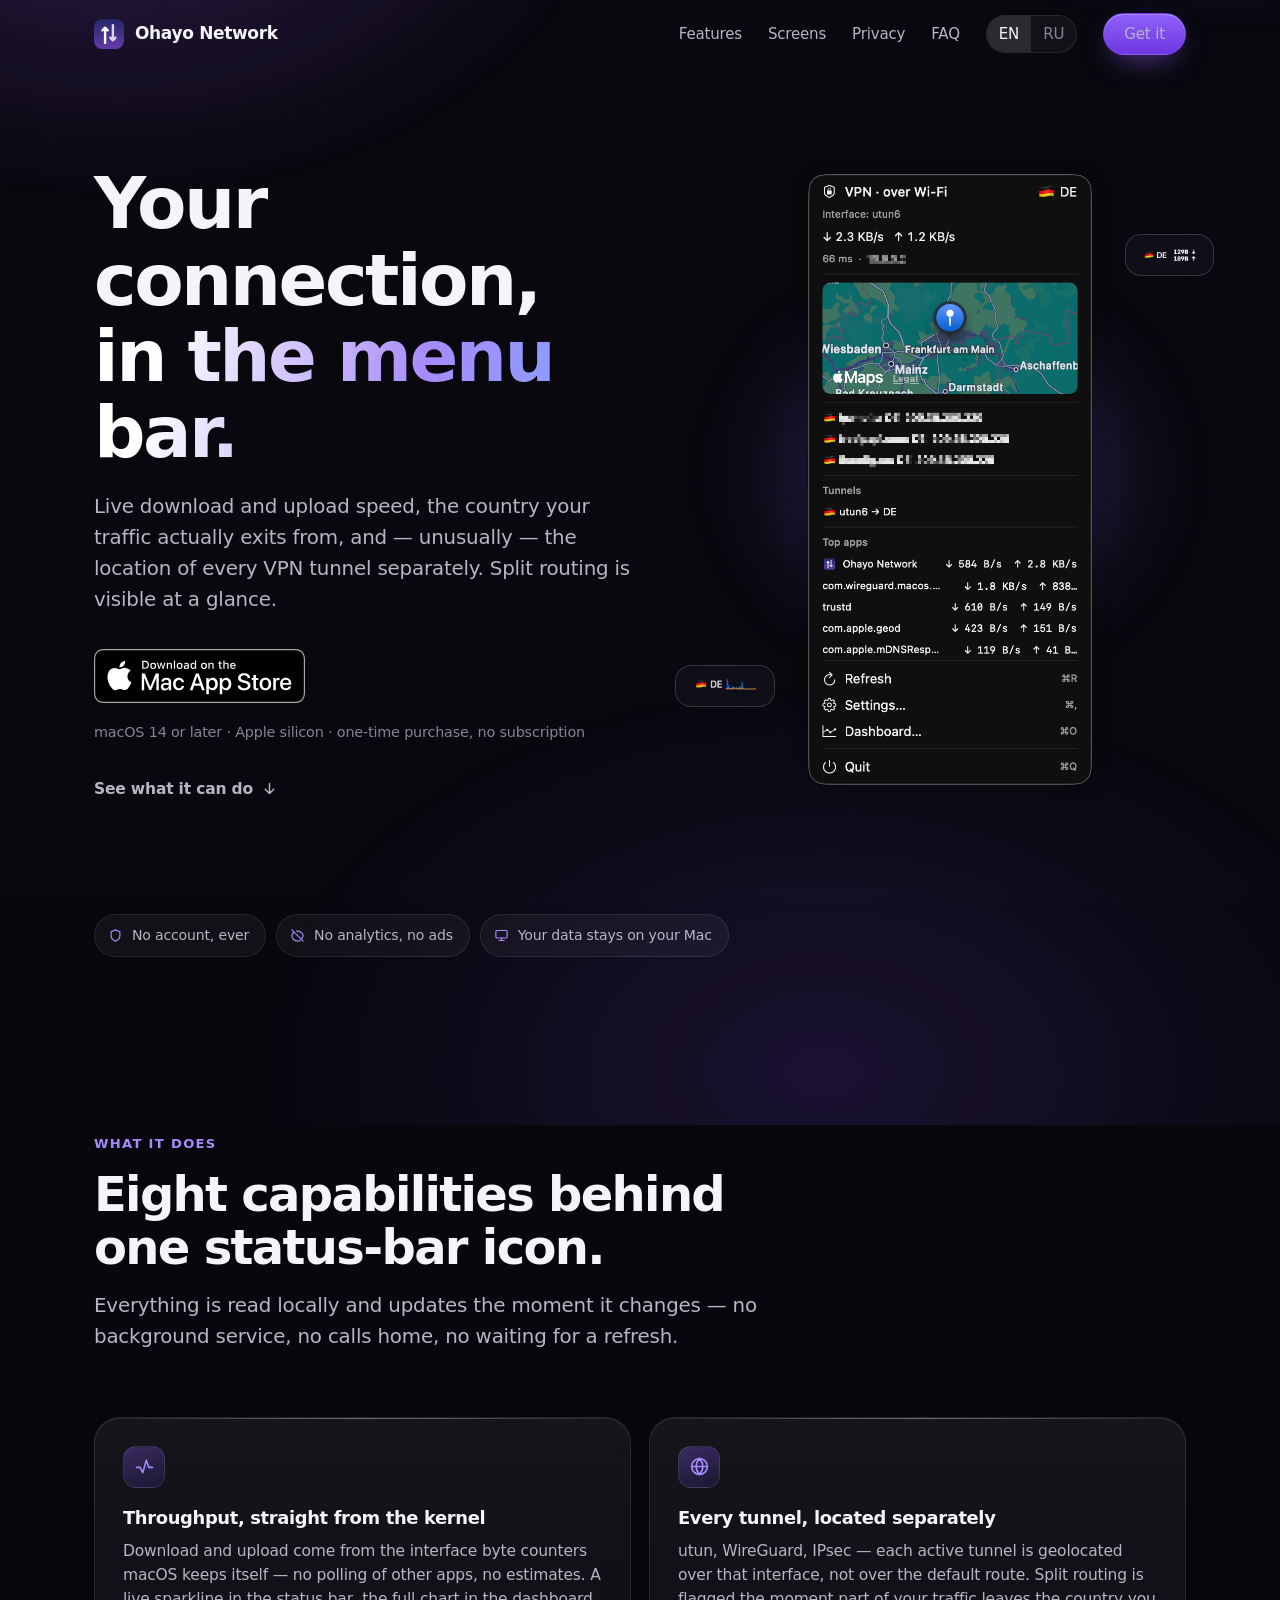
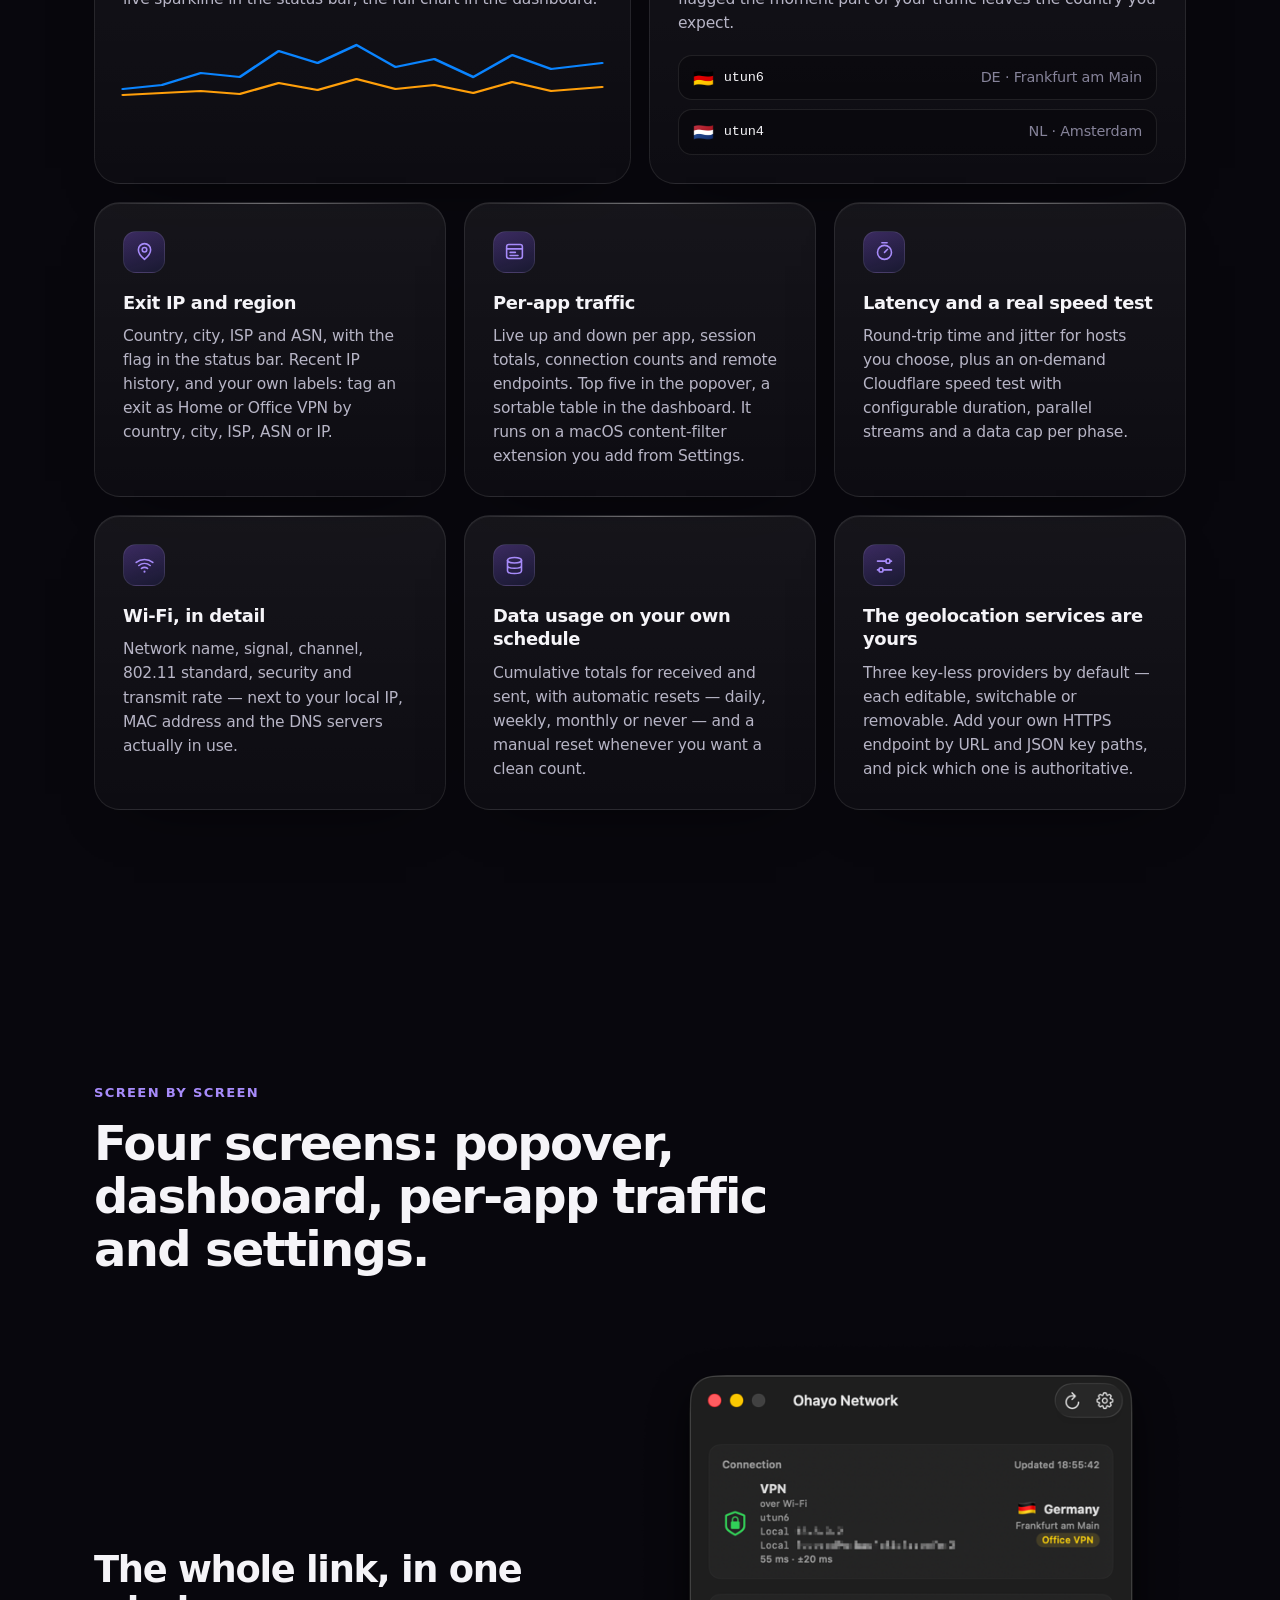
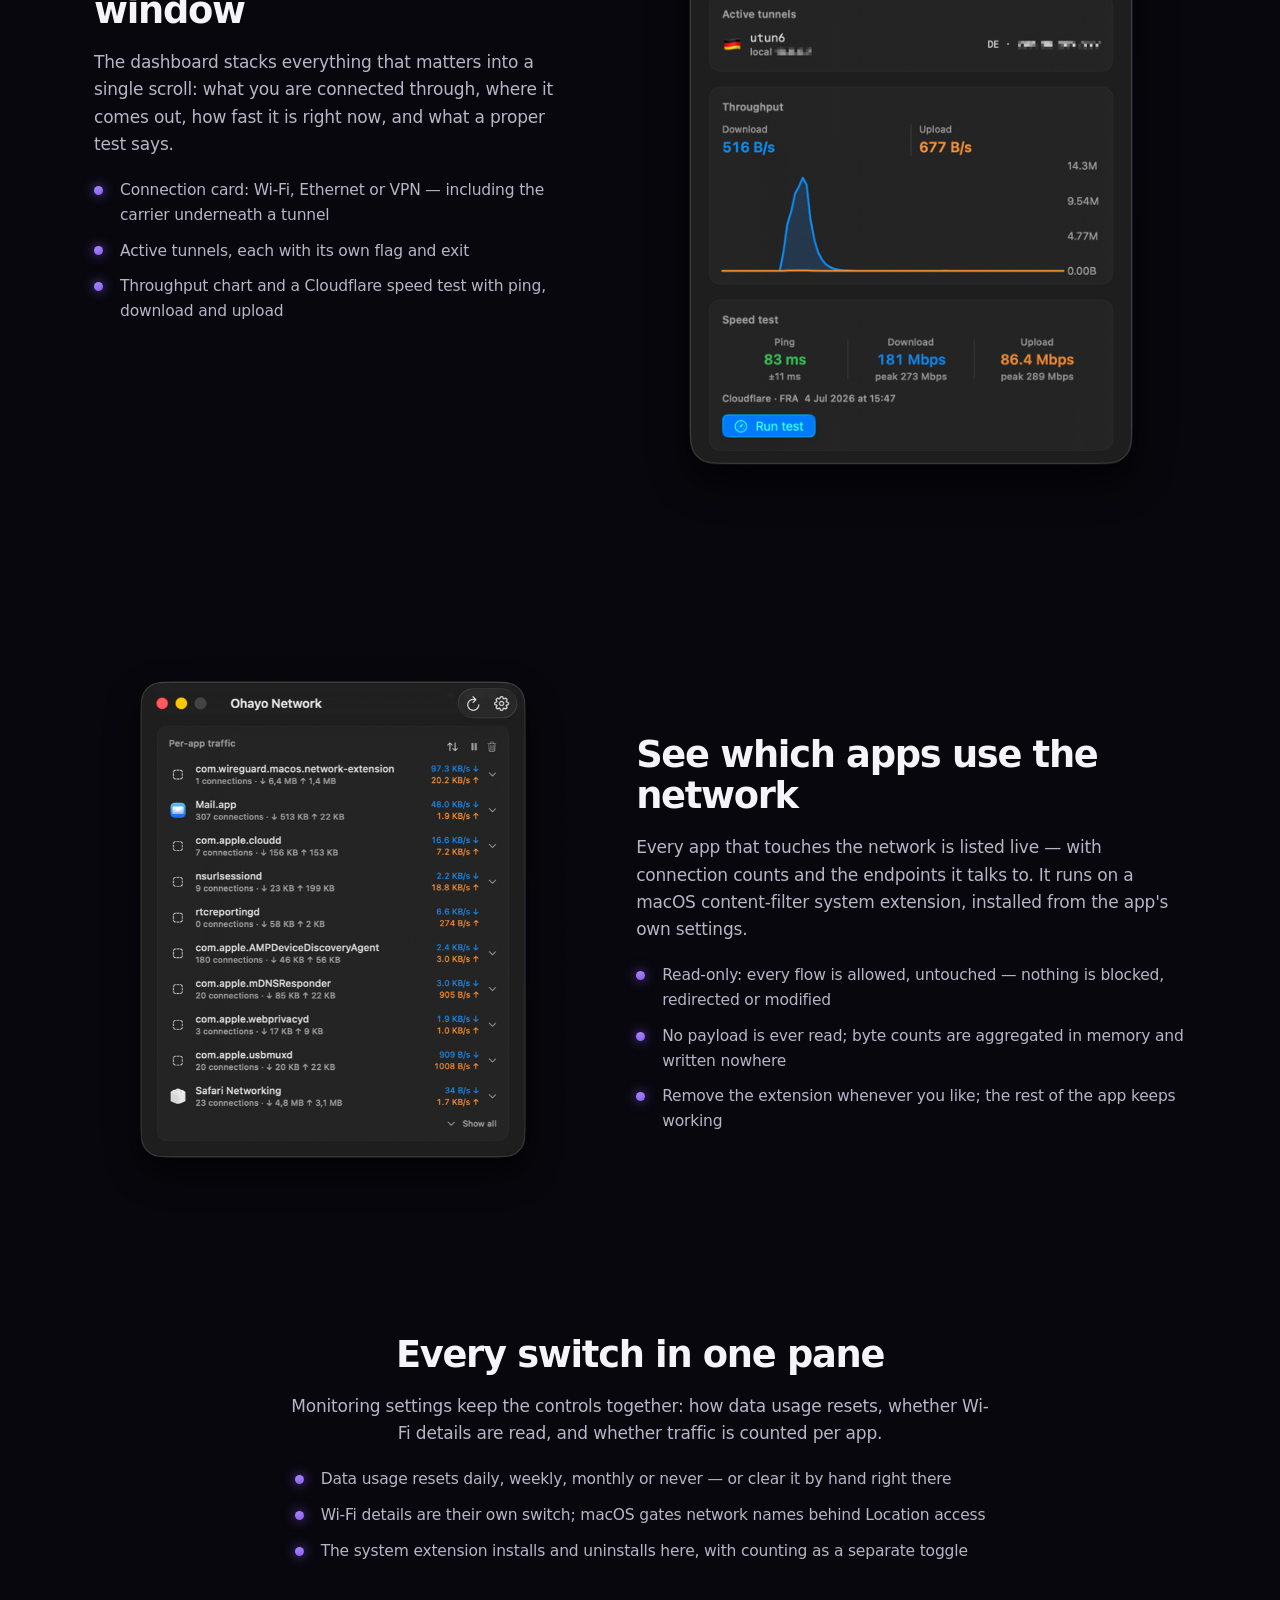
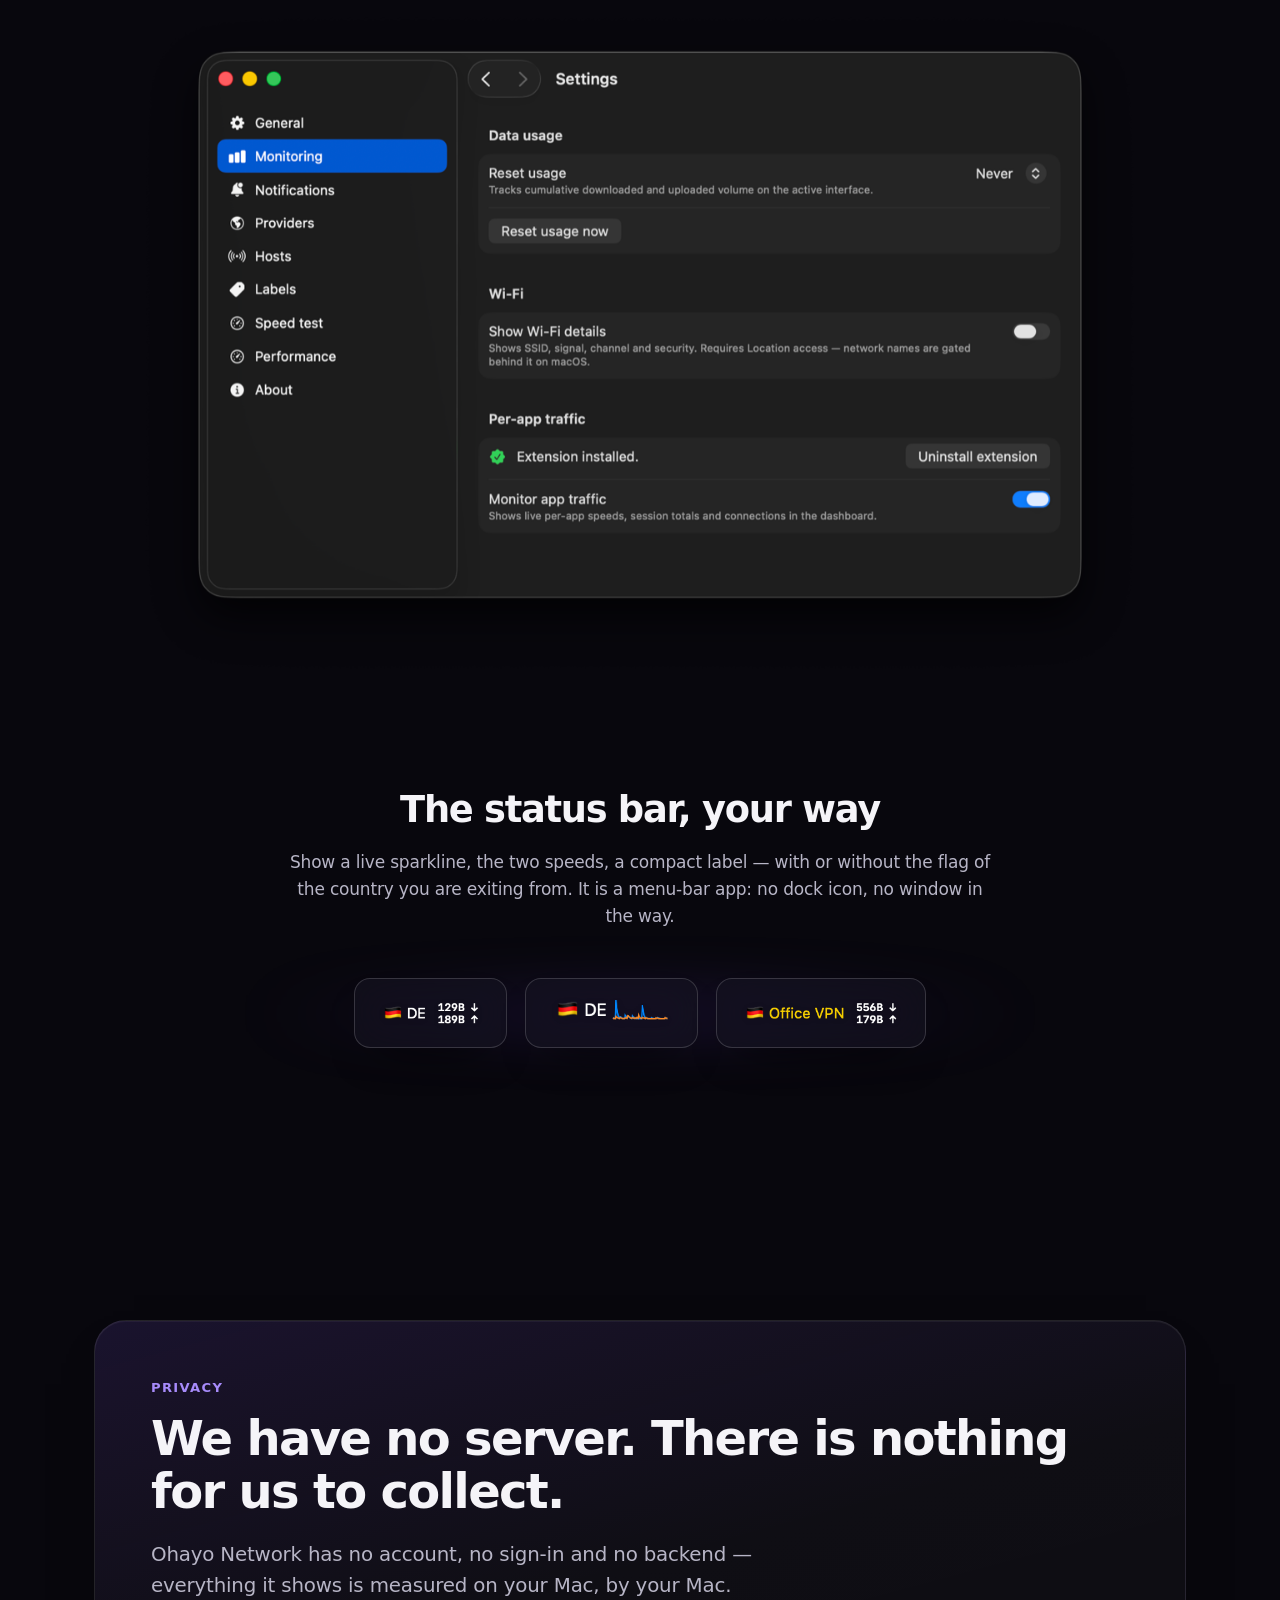
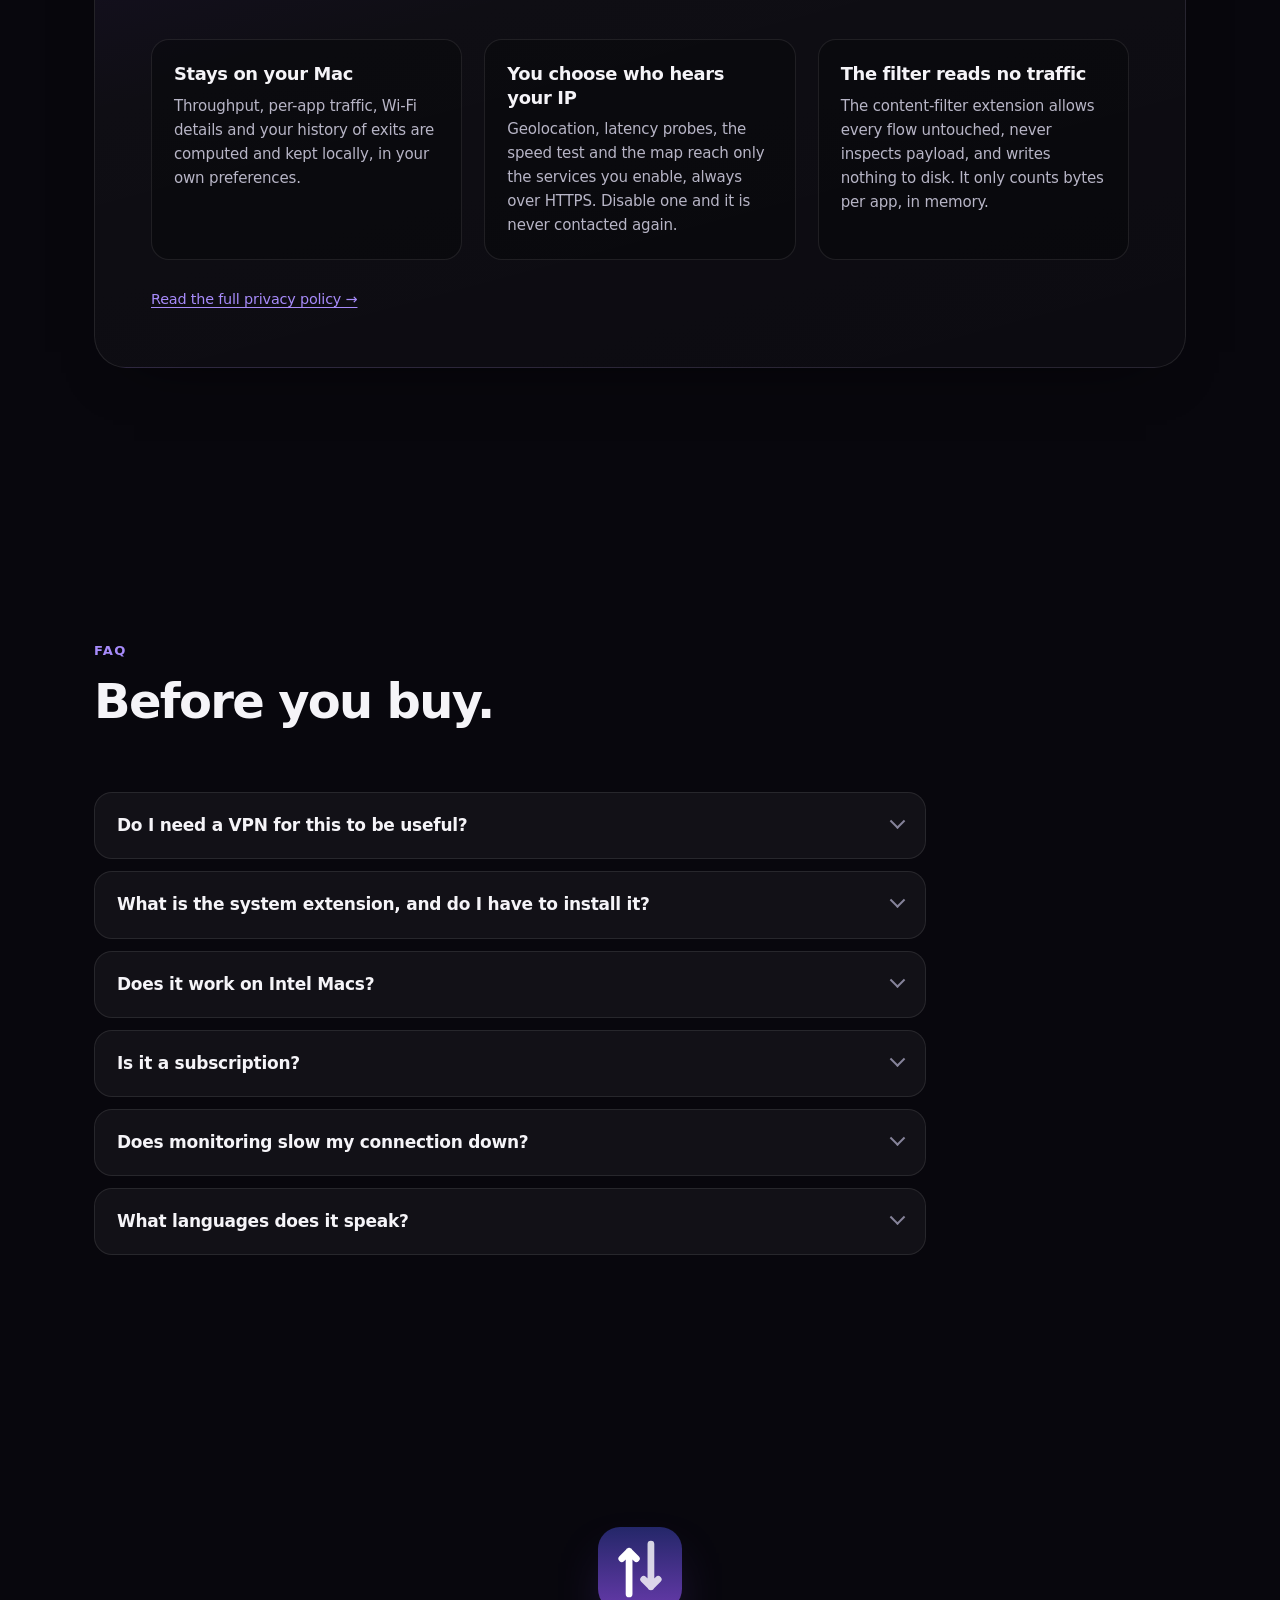
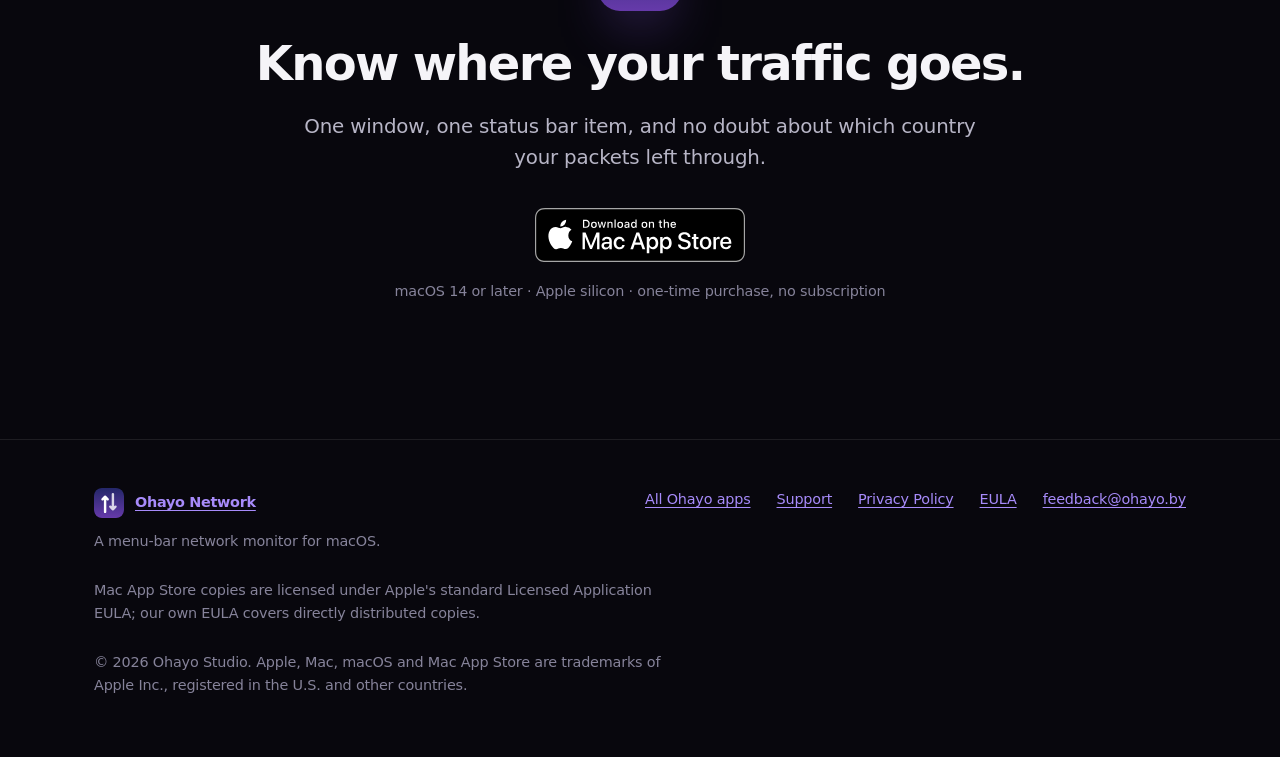
==== ohayo-network/index.html @ a34e2f06 "apps.ohayo.by: the Ohayo hub and the Ohayo Network landing page (en + ru)" ====
<!DOCTYPE html>
<html lang="en">
<head>
<meta charset="utf-8">
<meta name="viewport" content="width=device-width, initial-scale=1, viewport-fit=cover">
<title>Ohayo Network — network monitor for the macOS menu bar</title>
<meta name="description" content="Live speed, your real exit IP and the location of every VPN tunnel — right in the macOS menu bar. Opt-in per-app traffic. No account, no analytics.">
<meta name="theme-color" content="#08070d">
<link rel="canonical" href="https://apps.ohayo.by/ohayo-network">
<link rel="alternate" hreflang="en" href="https://apps.ohayo.by/ohayo-network">
<link rel="alternate" hreflang="ru" href="https://apps.ohayo.by/ohayo-network/ru">
<link rel="alternate" hreflang="x-default" href="https://apps.ohayo.by/ohayo-network">
<link rel="icon" href="/assets/ohayo-network/icon.svg" type="image/svg+xml">
<link rel="apple-touch-icon" href="/assets/ohayo-network/apple-touch-icon.png">
<meta property="og:type" content="website">
<meta property="og:site_name" content="Ohayo">
<meta property="og:locale" content="en_US">
<meta property="og:title" content="Ohayo Network — network monitor for the macOS menu bar">
<meta property="og:description" content="Live speed, your real exit IP and the location of every VPN tunnel — right in the macOS menu bar. Opt-in per-app traffic. No account, no analytics.">
<meta property="og:url" content="https://apps.ohayo.by/ohayo-network">
<meta property="og:image" content="https://apps.ohayo.by/assets/ohayo-network/og.png">
<meta property="og:image:width" content="1200">
<meta property="og:image:height" content="630">
<meta property="og:image:alt" content="Ohayo Network running in the macOS menu bar">
<meta name="twitter:card" content="summary_large_image">
<link rel="stylesheet" href="/assets/site.css">
<script src="/assets/head.js"></script>
<script type="application/ld+json">
{
  "@context": "https://schema.org",
  "@type": "SoftwareApplication",
  "name": "Ohayo Network",
  "applicationCategory": "UtilitiesApplication",
  "operatingSystem": "macOS 14.0 or later, Apple silicon",
  "inLanguage": ["en", "ru"],
  "url": "https://apps.ohayo.by/ohayo-network",
  "sameAs": "https://apps.apple.com/app/ohayo-network/id6787492543?mt=12",
  "downloadUrl": "https://apps.apple.com/app/ohayo-network/id6787492543?mt=12",
  "image": "https://apps.ohayo.by/assets/ohayo-network/og.png",
  "description": "Live speed, your real exit IP and the location of every VPN tunnel — right in the macOS menu bar. Opt-in per-app traffic. No account, no analytics.",
  "author": { "@type": "Organization", "name": "Ohayo", "url": "https://apps.ohayo.by/" }
}
</script>
</head>
<body>

<a class="skip" href="#main">Skip to content</a>

<header class="site-header">
  <div class="wrap">
    <a class="brand" href="/">
      <img src="/assets/ohayo-network/icon.svg" alt="" width="30" height="30">
      <span>Ohayo Network</span>
    </a>
    <nav class="nav-links" aria-label="Main">
      <a class="nav-item" href="#features">Features</a>
      <a class="nav-item" href="#screens">Screens</a>
      <a class="nav-item" href="#privacy">Privacy</a>
      <a class="nav-item" href="#faq">FAQ</a>
      <span class="lang">
        <a href="/ohayo-network" data-lang="en" aria-current="true">EN</a>
        <a href="/ohayo-network/ru" data-lang="ru" >RU</a>
      </span>
      <a class="btn btn-primary header-cta" style="min-height:42px;padding:0 20px;font-size:.94rem" href="#get">Get it</a>
    </nav>
  </div>
</header>

<main id="main">

  <section class="hero">
    <div class="wrap hero-grid">
      <div>
        <h1><span>Your connection,</span><span class='grad'>in the menu bar.</span></h1>
        <p class="lead">Live download and upload speed, the country your traffic actually exits from, and — unusually — the location of every VPN tunnel separately. Split routing is visible at a glance.</p>
        <div class="cta-row">
          <a class="badge" href="https://apps.apple.com/app/ohayo-network/id6787492543?mt=12" target="_blank" rel="noopener" aria-label="Download Ohayo Network on the Mac App Store">
            <img src="/assets/badge-mas-en-us.svg" alt="Download Ohayo Network on the Mac App Store" width="211" height="54">
          </a>
        </div>
        <p class="cta-note">macOS 14 or later · Apple silicon · one-time purchase, no subscription</p>
        <p class="cta-more"><a class="arrow-link" href="#features">See what it can do<svg viewBox="0 0 24 24" fill="none" stroke="currentColor" stroke-width="2" stroke-linecap="round" stroke-linejoin="round" aria-hidden="true"><path d="M12 5v14M6 13l6 6 6-6"/></svg></a></p>
      </div>
      <div class="stage">
        <img class="app-shot" src="/assets/ohayo-network/en/popover.png" alt="The Ohayo Network popover: connection, speed, map of the exit location, tunnels and top apps" width="652" height="1298" fetchpriority="high">
        <span class="chip chip-1"><img src="/assets/ohayo-network/en/menubar-speed.png" alt="" width="190" height="66"></span>
        <span class="chip chip-2"><img src="/assets/ohayo-network/en/menubar-sparkline.png" alt="" width="188" height="56"></span>
      </div>
    </div>
  </section>

  <section class="trust">
    <div class="wrap">
      <ul>
        <li><svg viewBox="0 0 24 24" fill="none" stroke="currentColor" stroke-width="1.9" stroke-linecap="round" stroke-linejoin="round" aria-hidden="true"><path d="M12 3l7 3v6c0 4.2-2.9 7.6-7 9-4.1-1.4-7-4.8-7-9V6z"/></svg>No account, ever</li>
        <li><svg viewBox="0 0 24 24" fill="none" stroke="currentColor" stroke-width="1.9" stroke-linecap="round" stroke-linejoin="round" aria-hidden="true"><path d="M3 3l18 18M10.6 5.1A9 9 0 0 1 21 12a9.2 9.2 0 0 1-2.1 4.6M6.3 6.3A9 9 0 0 0 3 12a9 9 0 0 0 9 9 8.9 8.9 0 0 0 4.4-1.1"/></svg>No analytics, no ads</li>
        <li><svg viewBox="0 0 24 24" fill="none" stroke="currentColor" stroke-width="1.9" stroke-linecap="round" stroke-linejoin="round" aria-hidden="true"><rect x="3" y="4" width="18" height="12" rx="2"/><path d="M8 20h8M12 16v4"/></svg>Your data stays on your Mac</li>
      </ul>
    </div>
  </section>

  <section id="features">
    <div class="wrap">
      <div class="section-head reveal">
        <p class="kicker">What it does</p>
        <h2>Eight capabilities behind one status-bar icon.</h2>
        <p class="lead">Everything is read locally and updates the moment it changes — no background service, no calls home, no waiting for a refresh.</p>
      </div>

      <div class="bento">
        <article class="card wide reveal">
          <div class="card-icon"><svg viewBox="0 0 24 24" fill="none" stroke="currentColor" stroke-width="1.8" stroke-linecap="round" stroke-linejoin="round" aria-hidden="true"><path d="M3 13h4l3 6 4-14 3 8h4"/></svg></div>
          <h3>Throughput, straight from the kernel</h3>
          <p>Download and upload come from the interface byte counters macOS keeps itself — no polling of other apps, no estimates. A live sparkline in the status bar, the full chart in the dashboard.</p>
          <svg class="spark" viewBox="0 0 320 68" preserveAspectRatio="none" aria-hidden="true">
            <path class="dl" d="M0 56 L26 52 L52 40 L78 44 L104 18 L130 30 L156 12 L182 34 L208 26 L234 44 L260 22 L286 36 L320 30"/>
            <path class="ul" d="M0 62 L26 60 L52 58 L78 61 L104 50 L130 57 L156 46 L182 56 L208 52 L234 60 L260 49 L286 58 L320 54"/>
          </svg>
        </article>

        <article class="card wide reveal">
          <div class="card-icon"><svg viewBox="0 0 24 24" fill="none" stroke="currentColor" stroke-width="1.8" stroke-linecap="round" stroke-linejoin="round" aria-hidden="true"><circle cx="12" cy="12" r="9"/><path d="M3 12h18M12 3c2.5 2.6 3.8 5.7 3.8 9S14.5 18.4 12 21c-2.5-2.6-3.8-5.7-3.8-9S9.5 5.6 12 3z"/></svg></div>
          <h3>Every tunnel, located separately</h3>
          <p>utun, WireGuard, IPsec — each active tunnel is geolocated over that interface, not over the default route. Split routing is flagged the moment part of your traffic leaves the country you expect.</p>
          <div class="tunnels" aria-hidden="true">
            <span class="tunnel"><span class="flag">🇩🇪</span><code>utun6</code><span class="to">DE · Frankfurt am Main</span></span>
            <span class="tunnel"><span class="flag">🇳🇱</span><code>utun4</code><span class="to">NL · Amsterdam</span></span>
          </div>
        </article>

        <article class="card reveal">
          <div class="card-icon"><svg viewBox="0 0 24 24" fill="none" stroke="currentColor" stroke-width="1.8" stroke-linecap="round" stroke-linejoin="round" aria-hidden="true"><path d="M12 21s7-5.6 7-11a7 7 0 1 0-14 0c0 5.4 7 11 7 11z"/><circle cx="12" cy="10" r="2.6"/></svg></div>
          <h3>Exit IP and region</h3>
          <p>Country, city, ISP and ASN, with the flag in the status bar. Recent IP history, and your own labels: tag an exit as Home or Office VPN by country, city, ISP, ASN or IP.</p>
        </article>

        <article class="card reveal">
          <div class="card-icon"><svg viewBox="0 0 24 24" fill="none" stroke="currentColor" stroke-width="1.8" stroke-linecap="round" stroke-linejoin="round" aria-hidden="true"><rect x="3" y="4" width="18" height="16" rx="2.5"/><path d="M3 9h18M7 13h6M7 16.5h9"/></svg></div>
          <h3>Per-app traffic</h3>
          <p>Live up and down per app, session totals, connection counts and remote endpoints. Top five in the popover, a sortable table in the dashboard. It runs on a macOS content-filter extension you add from Settings.</p>
        </article>

        <article class="card reveal">
          <div class="card-icon"><svg viewBox="0 0 24 24" fill="none" stroke="currentColor" stroke-width="1.8" stroke-linecap="round" stroke-linejoin="round" aria-hidden="true"><circle cx="12" cy="13" r="8"/><path d="M12 13l3.5-3.5M9 2h6"/></svg></div>
          <h3>Latency and a real speed test</h3>
          <p>Round-trip time and jitter for hosts you choose, plus an on-demand Cloudflare speed test with configurable duration, parallel streams and a data cap per phase.</p>
        </article>

        <article class="card reveal">
          <div class="card-icon"><svg viewBox="0 0 24 24" fill="none" stroke="currentColor" stroke-width="1.8" stroke-linecap="round" stroke-linejoin="round" aria-hidden="true"><path d="M2.5 8.5a15 15 0 0 1 19 0M5.5 12a10.5 10.5 0 0 1 13 0M8.5 15.4a6 6 0 0 1 7 0"/><circle cx="12" cy="19" r="1.2" fill="currentColor" stroke="none"/></svg></div>
          <h3>Wi-Fi, in detail</h3>
          <p>Network name, signal, channel, 802.11 standard, security and transmit rate — next to your local IP, MAC address and the DNS servers actually in use.</p>
        </article>

        <article class="card reveal">
          <div class="card-icon"><svg viewBox="0 0 24 24" fill="none" stroke="currentColor" stroke-width="1.8" stroke-linecap="round" stroke-linejoin="round" aria-hidden="true"><ellipse cx="12" cy="6" rx="8" ry="3.2"/><path d="M4 6v12c0 1.8 3.6 3.2 8 3.2s8-1.4 8-3.2V6M4 12c0 1.8 3.6 3.2 8 3.2s8-1.4 8-3.2"/></svg></div>
          <h3>Data usage on your own schedule</h3>
          <p>Cumulative totals for received and sent, with automatic resets — daily, weekly, monthly or never — and a manual reset whenever you want a clean count.</p>
        </article>

        <article class="card reveal">
          <div class="card-icon"><svg viewBox="0 0 24 24" fill="none" stroke="currentColor" stroke-width="1.8" stroke-linecap="round" stroke-linejoin="round" aria-hidden="true"><path d="M4 7h10M18 7h2M4 17h2M10 17h10"/><circle cx="16" cy="7" r="2.4"/><circle cx="8" cy="17" r="2.4"/></svg></div>
          <h3>The geolocation services are yours</h3>
          <p>Three key-less providers by default — each editable, switchable or removable. Add your own HTTPS endpoint by URL and JSON key paths, and pick which one is authoritative.</p>
        </article>
      </div>
    </div>
  </section>

  <section id="screens">
    <div class="wrap">
      <div class="section-head reveal">
        <p class="kicker">Screen by screen</p>
        <h2>Four screens: popover, dashboard, per-app traffic and settings.</h2>
      </div>

      <div class="shots">
        <article class="shot reveal">
          <div class="shot-copy">
            <h2>The whole link, in one window</h2>
            <p>The dashboard stacks everything that matters into a single scroll: what you are connected through, where it comes out, how fast it is right now, and what a proper test says.</p>
            <ul><li>Connection card: Wi-Fi, Ethernet or VPN — including the carrier underneath a tunnel</li><li>Active tunnels, each with its own flag and exit</li><li>Throughput chart and a Cloudflare speed test with ping, download and upload</li></ul>
          </div>
          <div class="shot-media">
            <img src="/assets/ohayo-network/en/dashboard.png" alt="The Ohayo Network dashboard: connection, active tunnels, throughput chart and speed test results" width="622" height="900" loading="lazy">
          </div>
        </article>

        <article class="shot reveal">
          <div class="shot-copy">
            <h2>See which apps use the network</h2>
            <p>Every app that touches the network is listed live — with connection counts and the endpoints it talks to. It runs on a macOS content-filter system extension, installed from the app's own settings.</p>
            <ul><li>Read-only: every flow is allowed, untouched — nothing is blocked, redirected or modified</li><li>No payload is ever read; byte counts are aggregated in memory and written nowhere</li><li>Remove the extension whenever you like; the rest of the app keeps working</li></ul>
          </div>
          <div class="shot-media">
            <img src="/assets/ohayo-network/en/per-app.png" alt="The per-app traffic table listing apps with live download and upload rates and session totals" width="756" height="900" loading="lazy">
          </div>
        </article>

        <article class="shot stack reveal">
          <div class="shot-copy">
            <h2>Every switch in one pane</h2>
            <p>Monitoring settings keep the controls together: how data usage resets, whether Wi-Fi details are read, and whether traffic is counted per app.</p>
            <ul><li>Data usage resets daily, weekly, monthly or never — or clear it by hand right there</li><li>Wi-Fi details are their own switch; macOS gates network names behind Location access</li><li>The system extension installs and uninstalls here, with counting as a separate toggle</li></ul>
          </div>
          <div class="shot-media">
            <img src="/assets/ohayo-network/en/settings.png" alt="The Monitoring settings pane with the system extension section and the per-app traffic toggle" width="1200" height="796" loading="lazy">
          </div>
        </article>

        <article class="shot stack reveal">
          <div class="shot-copy">
            <h2>The status bar, your way</h2>
            <p>Show a live sparkline, the two speeds, a compact label — with or without the flag of the country you are exiting from. It is a menu-bar app: no dock icon, no window in the way.</p>
          </div>
          <div class="shot-media">
            <div class="menubar-row">
              <span class="chip"><img src="/assets/ohayo-network/en/menubar-speed.png" alt="Menu-bar item showing download and upload speed" width="190" height="66" loading="lazy"></span>
              <span class="chip"><img src="/assets/ohayo-network/en/menubar-sparkline.png" alt="Menu-bar item showing a live throughput sparkline" width="188" height="56" loading="lazy"></span>
              <span class="chip"><img src="/assets/ohayo-network/en/menubar-label.png" alt="Menu-bar item showing a compact label with the exit country flag" width="284" height="66" loading="lazy"></span>
            </div>
          </div>
        </article>
      </div>
    </div>
  </section>

  <section id="privacy">
    <div class="wrap">
      <div class="panel reveal">
        <p class="kicker">Privacy</p>
        <h2>We have no server. There is nothing for us to collect.</h2>
        <p class="lead">Ohayo Network has no account, no sign-in and no backend — everything it shows is measured on your Mac, by your Mac.</p>
        <div class="panel-grid">
          <div><h3>Stays on your Mac</h3><p>Throughput, per-app traffic, Wi-Fi details and your history of exits are computed and kept locally, in your own preferences.</p></div>
          <div><h3>You choose who hears your IP</h3><p>Geolocation, latency probes, the speed test and the map reach only the services you enable, always over HTTPS. Disable one and it is never contacted again.</p></div>
          <div><h3>The filter reads no traffic</h3><p>The content-filter extension allows every flow untouched, never inspects payload, and writes nothing to disk. It only counts bytes per app, in memory.</p></div>
        </div>
        <p class="cta-note" style="margin-top:28px"><a href="https://legal.ohayo.by/network/privacy">Read the full privacy policy →</a></p>
      </div>
    </div>
  </section>

  <section id="faq">
    <div class="wrap">
      <div class="section-head reveal">
        <p class="kicker">FAQ</p>
        <h2>Before you buy.</h2>
      </div>
      <div class="faq reveal">
        <details><summary>Do I need a VPN for this to be useful?</summary><p>No. Without a tunnel you get live speed, your exit IP and region, latency, Wi-Fi details, data usage and the speed test. If you do use one, each active tunnel is geolocated separately — that is the part no other menu-bar monitor does.</p></details>
        <details><summary>What is the system extension, and do I have to install it?</summary><p>Per-app traffic is the only feature that needs it, and it is entirely optional — everything else works without it. It is a macOS content-filter extension: read-only, never blocking, never inspecting payload. You install it yourself, approve it in System Settings, and can uninstall it from the same panel at any time.</p></details>
        <details><summary>Does it work on Intel Macs?</summary><p>No — Ohayo Network is built for Apple silicon and requires macOS 14 Sonoma or later. If you need an Intel build, write to feedback@ohayo.by.</p></details>
        <details><summary>Is it a subscription?</summary><p>No. It is a one-time purchase on the Mac App Store, and updates to the version you bought arrive the usual way.</p></details>
        <details><summary>Does monitoring slow my connection down?</summary><p>No. Speed is read from counters the kernel already maintains, once a second. The content filter allows every flow immediately and only asks the kernel for cumulative byte counts — your traffic never routes through user space.</p></details>
        <details><summary>What languages does it speak?</summary><p>English and Russian, following your system language. If you need another language, write to feedback@ohayo.by.</p></details>
      </div>
    </div>
  </section>

  <section class="closer" id="get">
    <div class="wrap reveal">
      <img class="mark" src="/assets/ohayo-network/icon.svg" alt="" width="84" height="84">
      <h2>Know where your traffic goes.</h2>
      <p class="lead">One window, one status bar item, and no doubt about which country your packets left through.</p>
      <div class="cta-row">
        <a class="badge" href="https://apps.apple.com/app/ohayo-network/id6787492543?mt=12" target="_blank" rel="noopener" aria-label="Download Ohayo Network on the Mac App Store">
          <img src="/assets/badge-mas-en-us.svg" alt="Download Ohayo Network on the Mac App Store" width="211" height="54" loading="lazy">
        </a>
      </div>
      <p class="cta-note">macOS 14 or later · Apple silicon · one-time purchase, no subscription</p>
    </div>
  </section>

</main>

<footer>
  <div class="wrap">
    <div class="footer-grid">
      <div>
        <a class="brand" href="/"><img src="/assets/ohayo-network/icon.svg" alt="" width="30" height="30"><span>Ohayo Network</span></a>
        <p style="margin:12px 0 0">A menu-bar network monitor for macOS.</p>
      </div>
      <nav aria-label="Footer">
        <a href="/">All Ohayo apps</a>
        <a href="https://legal.ohayo.by/network/support">Support</a>
        <a href="https://legal.ohayo.by/network/privacy">Privacy Policy</a>
        <a href="https://legal.ohayo.by/network/eula">EULA</a>
        <a href="mailto:feedback@ohayo.by">feedback@ohayo.by</a>
      </nav>
    </div>
    <p class="fine">Mac App Store copies are licensed under Apple's standard Licensed Application EULA; our own EULA covers directly distributed copies.</p>
    <p class="fine">© 2026 Ohayo Studio. Apple, Mac, macOS and Mac App Store are trademarks of Apple Inc., registered in the U.S. and other countries.</p>
  </div>
</footer>

<script src="/assets/site.js" defer></script>
</body>
</html>
---- assets/site.css ----
/* Ohayo apps — shared stylesheet. Dark-only, system fonts, zero third-party requests. */

:root {
  color-scheme: dark;

  --bg: #08070d;
  --surface: rgba(255, 255, 255, .045);
  --surface-2: rgba(255, 255, 255, .07);
  --border: rgba(255, 255, 255, .09);
  --border-strong: rgba(255, 255, 255, .16);

  --fg: #f5f4f8;
  --fg-2: #b7b5c6;
  --fg-3: #86839a;

  --violet: #8b5cf6;
  --violet-2: #a78bfa;
  --indigo: #242769;
  --blue: #0a84ff;
  --orange: #ff9f0a;
  --green: #30d158;

  --r-sm: 12px;
  --r-md: 18px;
  --r-lg: 26px;
  --r-pill: 999px;

  --container: 1140px;
  --ease: cubic-bezier(.22, .61, .36, 1);
  --shadow-card: 0 1px 0 rgba(255, 255, 255, .05) inset, 0 24px 60px -40px rgba(0, 0, 0, .9);
}

*, *::before, *::after { box-sizing: border-box; }

html { -webkit-text-size-adjust: 100%; scroll-behavior: smooth; }
@media (prefers-reduced-motion: reduce) { html { scroll-behavior: auto; } }

body {
  margin: 0;
  background: var(--bg);
  color: var(--fg);
  font-family: -apple-system, BlinkMacSystemFont, "SF Pro Text", "Segoe UI", Roboto, Inter, system-ui, sans-serif;
  font-size: 17px;
  line-height: 1.6;
  letter-spacing: -.011em;
  -webkit-font-smoothing: antialiased;
  overflow-x: hidden;
}

/* Aurora wash + film grain: two fixed layers, no repaint cost while scrolling. */
body::before {
  content: "";
  position: fixed;
  inset: -25% -10%;
  z-index: -2;
  pointer-events: none;
  background:
    radial-gradient(46% 38% at 16% 4%, rgba(102, 58, 170, .42), transparent 72%),
    radial-gradient(38% 32% at 88% -4%, rgba(36, 39, 105, .68), transparent 72%),
    radial-gradient(52% 40% at 62% 96%, rgba(124, 77, 239, .16), transparent 72%);
}
body::after {
  content: "";
  position: fixed;
  inset: 0;
  z-index: -1;
  pointer-events: none;
  opacity: .05;
  mix-blend-mode: overlay;
  background-image: url("data:image/svg+xml,%3Csvg xmlns='http://www.w3.org/2000/svg' width='140' height='140'%3E%3Cfilter id='n'%3E%3CfeTurbulence type='fractalNoise' baseFrequency='.85' numOctaves='3'/%3E%3C/filter%3E%3Crect width='100%25' height='100%25' filter='url(%23n)'/%3E%3C/svg%3E");
}

img, svg { display: block; max-width: 100%; }
img { height: auto; }

a { color: inherit; text-decoration: none; }
p a:not(.btn):not(.arrow-link), footer a:not(.btn) { color: var(--violet-2); text-decoration: underline; text-underline-offset: 3px; text-decoration-thickness: 1px; }
p a:not(.btn):not(.arrow-link):hover, footer a:not(.btn):hover { color: #c4b5fd; }

:focus-visible { outline: 2px solid var(--violet-2); outline-offset: 3px; border-radius: 6px; }

::selection { background: rgba(139, 92, 246, .35); }

/* ---------- layout ---------- */

.wrap { width: 100%; max-width: var(--container); margin: 0 auto; padding: 0 24px; }

section { position: relative; padding: clamp(72px, 11vw, 136px) 0; }
/* In-page links must clear the sticky header. */
section[id] { scroll-margin-top: 84px; }

.skip {
  position: absolute; left: 12px; top: -60px; z-index: 100;
  padding: 10px 16px; border-radius: var(--r-sm);
  background: var(--violet); color: #fff; font-weight: 600;
  transition: top .2s var(--ease);
}
.skip:focus { top: 12px; }

/* ---------- type ---------- */

h1, h2, h3 { margin: 0; font-weight: 700; letter-spacing: -.035em; line-height: 1.06; }

h1 { font-size: clamp(2.5rem, 6.4vw, 4.5rem); }
h2 { font-size: clamp(1.9rem, 3.9vw, 3rem); line-height: 1.1; }
h3 { font-size: 1.12rem; letter-spacing: -.02em; line-height: 1.3; }

.grad {
  background: linear-gradient(104deg, #fff 12%, var(--violet-2) 58%, #7aa8ff 96%);
  -webkit-background-clip: text; background-clip: text; color: transparent;
}

.lead { margin: 22px 0 0; max-width: 34em; color: var(--fg-2); font-size: clamp(1.05rem, 1.55vw, 1.24rem); line-height: 1.55; }

.section-head { max-width: 46rem; margin-bottom: clamp(40px, 5vw, 64px); }
.section-head .lead { margin-top: 18px; }

.kicker { margin: 0 0 14px; color: var(--violet-2); font-size: .82rem; font-weight: 650; letter-spacing: .1em; text-transform: uppercase; }

/* ---------- buttons ---------- */

.btn {
  display: inline-flex; align-items: center; justify-content: center; gap: 9px;
  min-height: 52px; padding: 0 26px;
  border: 1px solid transparent; border-radius: var(--r-pill);
  font: inherit; font-weight: 600; letter-spacing: -.01em;
  cursor: pointer;
  transition: transform .2s var(--ease), background .2s var(--ease), border-color .2s var(--ease), box-shadow .2s var(--ease);
}
.btn:hover { transform: translateY(-2px); }
.btn:active { transform: translateY(0); }

.btn-primary {
  background: linear-gradient(180deg, #9061f9, #6d38e0);
  color: #fff;
  box-shadow: 0 10px 30px -12px rgba(139, 92, 246, .9), 0 1px 0 rgba(255, 255, 255, .25) inset;
}
.btn-primary:hover { box-shadow: 0 16px 40px -14px rgba(139, 92, 246, 1), 0 1px 0 rgba(255, 255, 255, .3) inset; }

.btn-ghost {
  border-color: var(--border-strong);
  background: rgba(255, 255, 255, .04);
  -webkit-backdrop-filter: blur(20px) saturate(180%);
  backdrop-filter: blur(20px) saturate(180%);
  color: var(--fg);
}
.btn-ghost:hover { background: rgba(255, 255, 255, .09); border-color: rgba(255, 255, 255, .26); }

/* Official Apple badge: fixed height, never recoloured or cropped. */
.badge { display: inline-block; border-radius: 10px; transition: transform .2s var(--ease); }
.badge:hover { transform: translateY(-2px); }
.badge img { height: 54px; width: auto; }

.cta-row { display: flex; flex-wrap: wrap; align-items: center; gap: 16px; margin-top: 34px; }
.cta-note { margin: 18px 0 0; color: var(--fg-3); font-size: .9rem; }

/* The store badge is the one primary action; this is a quiet way further down the page. */
.cta-more { margin: 30px 0 0; }
.arrow-link {
  display: inline-flex; align-items: center; gap: 8px;
  color: var(--fg-2); font-weight: 600; font-size: .97rem;
  transition: color .2s var(--ease);
}
.arrow-link svg { width: 17px; height: 17px; transition: transform .25s var(--ease); }
.arrow-link:hover { color: var(--fg); }
.arrow-link:hover svg { transform: translateY(3px); }
@media (prefers-reduced-motion: reduce) { .arrow-link:hover svg { transform: none; } }

/* ---------- header ---------- */

.site-header {
  position: sticky; top: 0; z-index: 50;
  border-bottom: 1px solid transparent;
  transition: background .3s var(--ease), border-color .3s var(--ease);
}
.site-header.stuck {
  background: rgba(9, 8, 15, .72);
  -webkit-backdrop-filter: blur(24px) saturate(180%);
  backdrop-filter: blur(24px) saturate(180%);
  border-bottom-color: var(--border);
}
.site-header .wrap { display: flex; align-items: center; gap: 18px; min-height: 68px; }

.brand { display: flex; align-items: center; gap: 11px; font-weight: 650; letter-spacing: -.02em; }
.brand img { width: 30px; height: 30px; border-radius: 8px; }
/* The hub is not an app: it carries a wordmark, never an app icon. */
.brand.wordmark { font-size: 1.05rem; letter-spacing: -.01em; }

.nav-links { display: flex; align-items: center; gap: 26px; margin-left: auto; }
.nav-links a { color: var(--fg-2); font-size: .94rem; font-weight: 500; transition: color .2s var(--ease); }
.nav-links a:hover { color: var(--fg); }

.lang {
  display: inline-flex; align-items: center; overflow: hidden;
  border: 1px solid var(--border); border-radius: var(--r-pill);
  background: var(--surface);
  font-size: .8rem; font-weight: 600;
}
.lang a { padding: 6px 12px; color: var(--fg-3); transition: background .2s var(--ease), color .2s var(--ease); }
.lang a:hover { color: var(--fg); }
.lang a[aria-current="true"] { background: rgba(255, 255, 255, .1); color: var(--fg); }

.header-cta { display: inline-flex; }

@media (max-width: 860px) {
  .nav-links a.nav-item { display: none; }
  .nav-links { gap: 14px; }
}
/* Below this the brand, the language switch and a button stop fitting on one line. */
@media (max-width: 520px) { .header-cta { display: none; } }

/* ---------- hero ---------- */

.hero { padding-top: clamp(48px, 7vw, 86px); padding-bottom: clamp(56px, 8vw, 110px); }
.hero-grid { display: grid; grid-template-columns: minmax(0, 1.08fr) minmax(0, .92fr); gap: clamp(32px, 5vw, 72px); align-items: center; }

.hero h1 span { display: block; }

.stage { position: relative; display: flex; justify-content: center; }
.stage::before {
  content: ""; position: absolute; z-index: 0;
  inset: 6% -12% 2%;
  background: radial-gradient(52% 44% at 50% 46%, rgba(139, 92, 246, .5), transparent 70%);
  filter: blur(34px);
}
.stage img.app-shot { position: relative; z-index: 1; width: min(330px, 82vw); }

.chip {
  position: absolute; z-index: 2;
  padding: 9px 12px;
  border: 1px solid var(--border-strong); border-radius: 16px;
  background: rgba(20, 19, 30, .72);
  -webkit-backdrop-filter: blur(18px) saturate(180%);
  backdrop-filter: blur(18px) saturate(180%);
  box-shadow: 0 20px 44px -24px rgba(0, 0, 0, .95);
}
.chip img { width: auto; height: 22px; }
.chip-1 { top: 12%; right: -6%; animation: float 7s ease-in-out infinite; }
.chip-2 { bottom: 16%; left: -8%; animation: float 8.5s ease-in-out .7s infinite; }

@keyframes float { 0%, 100% { transform: translateY(0); } 50% { transform: translateY(-11px); } }

@media (prefers-reduced-motion: reduce) { .chip-1, .chip-2 { animation: none; } }

@media (max-width: 900px) {
  .hero-grid { grid-template-columns: 1fr; }
  .stage { order: -1; margin-bottom: 12px; }
  .chip-1 { right: 0; }
  .chip-2 { left: 0; }
}
/* Phones: the popover is too tall to hand a whole screen to, so it is cropped to its
   informative top with a fade, and the menu-bar snippets get a real row above it. */
@media (max-width: 620px) {
  .stage { display: grid; grid-template-columns: auto auto; justify-content: center; align-items: center; gap: 12px; }
  .chip { position: static; animation: none; padding: 8px 11px; }
  .chip img { height: 20px; }
  .chip-1 { grid-area: 1 / 1; }
  .chip-2 { grid-area: 1 / 2; }
  .stage img.app-shot {
    grid-area: 2 / 1 / 3 / 3;
    justify-self: center;
    width: min(288px, 72vw);
    max-height: 40vh;
    object-fit: cover;
    object-position: top center;
    -webkit-mask-image: linear-gradient(180deg, #000 62%, rgba(0, 0, 0, 0) 99%);
    mask-image: linear-gradient(180deg, #000 62%, rgba(0, 0, 0, 0) 99%);
  }
  .stage::before { inset: 12% -14% 22%; }
}

/* ---------- trust strip ---------- */

.trust { padding: 0 0 clamp(20px, 4vw, 40px); }
.trust ul {
  display: flex; flex-wrap: wrap; gap: 10px;
  margin: 0; padding: 0; list-style: none;
}
.trust li {
  display: inline-flex; align-items: center; gap: 9px;
  padding: 9px 16px 9px 13px;
  border: 1px solid var(--border); border-radius: var(--r-pill);
  background: var(--surface);
  color: var(--fg-2); font-size: .88rem; font-weight: 500;
}
.trust svg { width: 15px; height: 15px; color: var(--violet-2); flex: none; }

/* ---------- bento ---------- */

/* Grid children default to min-width:auto, so one unbreakable row inside a card can
   widen the whole page on a phone. Every grid child here opts out. */
.bento > *, .hero-grid > *, .shot > *, .panel-grid > *, .hub-grid > * { min-width: 0; }

.bento { display: grid; grid-template-columns: repeat(6, 1fr); gap: 18px; }

.card {
  position: relative; overflow: hidden;
  grid-column: span 2;
  padding: 28px;
  border: 1px solid var(--border); border-radius: var(--r-lg);
  background: linear-gradient(180deg, rgba(255, 255, 255, .058), rgba(255, 255, 255, .022));
  box-shadow: var(--shadow-card);
  transition: border-color .3s var(--ease), transform .3s var(--ease);
}
.card:hover { border-color: var(--border-strong); transform: translateY(-3px); }
.card::before {
  content: ""; position: absolute; inset: 0 0 auto; height: 1px;
  background: linear-gradient(90deg, transparent, rgba(255, 255, 255, .35), transparent);
}
.card.wide { grid-column: span 3; }
.card p { margin: 10px 0 0; color: var(--fg-2); font-size: .97rem; line-height: 1.55; }

.card-icon {
  display: grid; place-items: center;
  width: 42px; height: 42px; margin-bottom: 18px;
  border: 1px solid var(--border); border-radius: 13px;
  background: linear-gradient(160deg, rgba(139, 92, 246, .32), rgba(36, 39, 105, .3));
  color: var(--violet-2);
}
.card-icon svg { width: 21px; height: 21px; }

/* Inline throughput sparkline drawn in the first bento card. */
.spark { width: 100%; height: 68px; margin-top: 22px; overflow: visible; }
.spark path { fill: none; stroke-width: 2.2; stroke-linecap: round; stroke-linejoin: round; }
.spark .dl { stroke: var(--blue); }
.spark .ul { stroke: var(--orange); }
.js .spark path { stroke-dasharray: 1000; stroke-dashoffset: 1000; }
.js .reveal.in .spark path { animation: draw 1.9s var(--ease) forwards; }
.js .reveal.in .spark .ul { animation-delay: .25s; }
@keyframes draw { to { stroke-dashoffset: 0; } }
@media (prefers-reduced-motion: reduce) {
  .js .spark path { stroke-dasharray: none; stroke-dashoffset: 0; animation: none !important; }
}

.tunnels { margin-top: 20px; display: grid; gap: 9px; }
.tunnel {
  display: flex; align-items: center; gap: 10px;
  padding: 10px 14px;
  border: 1px solid var(--border); border-radius: 14px;
  background: rgba(0, 0, 0, .28);
  font-size: .9rem;
}
.tunnel code { color: var(--fg); font-family: ui-monospace, SFMono-Regular, Menlo, monospace; font-size: .85rem; }
.tunnel .to { margin-left: auto; min-width: 0; overflow: hidden; text-overflow: ellipsis; white-space: nowrap; color: var(--fg-3); font-variant-numeric: tabular-nums; }
.tunnel .flag { font-size: 1.05rem; line-height: 1; }

@media (max-width: 980px) {
  .bento { grid-template-columns: repeat(4, 1fr); }
  .card, .card.wide { grid-column: span 2; }
}
@media (max-width: 620px) {
  .bento { grid-template-columns: 1fr; gap: 14px; }
  .card, .card.wide { grid-column: span 1; padding: 24px; }
}

/* ---------- screenshot rows ---------- */

.shots { display: grid; gap: clamp(64px, 9vw, 120px); }

.shot { display: grid; grid-template-columns: minmax(0, 1fr) minmax(0, 1.15fr); gap: clamp(28px, 5vw, 72px); align-items: center; }
.shot:nth-child(even) .shot-media { order: -1; }

.shot-copy h2 { font-size: clamp(1.6rem, 2.9vw, 2.3rem); }
.shot-copy p { margin: 18px 0 0; color: var(--fg-2); }
.shot-copy ul { margin: 20px 0 0; padding: 0; list-style: none; display: grid; gap: 11px; }
.shot-copy li { position: relative; padding-left: 26px; color: var(--fg-2); font-size: .97rem; }
.shot-copy li::before {
  content: ""; position: absolute; left: 0; top: .5em;
  width: 9px; height: 9px; border-radius: 50%;
  background: linear-gradient(160deg, var(--violet-2), var(--violet));
  box-shadow: 0 0 12px rgba(139, 92, 246, .8);
}

.shot-media { position: relative; }
.shot-media::before {
  content: ""; position: absolute; inset: 8% -6%;
  background: radial-gradient(50% 46% at 50% 50%, rgba(124, 77, 239, .36), transparent 72%);
  filter: blur(30px);
}
.shot-media img { position: relative; width: 100%; }

/* Wide captures (and the menu-bar snippets) read better stacked than in a column pair. */
.shot.stack { grid-template-columns: 1fr; gap: clamp(28px, 4vw, 48px); text-align: center; }
.shot.stack .shot-copy { max-width: 44rem; margin: 0 auto; }
.shot.stack .shot-copy p { margin-left: auto; margin-right: auto; }
.shot.stack .shot-copy ul { display: inline-grid; justify-items: start; text-align: left; }
.shot.stack .shot-media { order: 0; max-width: 1000px; margin: 0 auto; width: 100%; }

.menubar-row { display: flex; flex-wrap: wrap; gap: 18px; justify-content: center; }
.menubar-row .chip { position: static; animation: none; padding: 14px 18px; }
.menubar-row .chip img { height: 40px; }

@media (max-width: 860px) {
  .shot { grid-template-columns: 1fr; }
  .shot:not(.stack) .shot-media { order: -1; }
}

/* ---------- privacy panel ---------- */

.panel {
  position: relative; overflow: hidden;
  padding: clamp(30px, 4.6vw, 56px);
  border: 1px solid var(--border); border-radius: 32px;
  background: linear-gradient(165deg, rgba(139, 92, 246, .14), rgba(255, 255, 255, .03) 42%, rgba(255, 255, 255, .02));
  box-shadow: var(--shadow-card);
}
.panel-grid { display: grid; grid-template-columns: repeat(3, 1fr); gap: 22px; margin-top: 38px; }
.panel-grid > div { padding: 22px; border: 1px solid var(--border); border-radius: var(--r-md); background: rgba(0, 0, 0, .25); }
.panel-grid h3 { margin-bottom: 8px; }
.panel-grid p { margin: 0; color: var(--fg-2); font-size: .94rem; }
@media (max-width: 820px) { .panel-grid { grid-template-columns: 1fr; } }

/* ---------- faq ---------- */

.faq { display: grid; gap: 12px; max-width: 52rem; }
.faq details {
  border: 1px solid var(--border); border-radius: var(--r-md);
  background: var(--surface);
  transition: border-color .2s var(--ease), background .2s var(--ease);
}
.faq details[open] { border-color: var(--border-strong); background: var(--surface-2); }
.faq summary {
  display: flex; align-items: center; gap: 14px;
  padding: 19px 22px;
  font-weight: 600; letter-spacing: -.015em;
  cursor: pointer; list-style: none;
}
.faq summary::-webkit-details-marker { display: none; }
.faq summary::after {
  content: ""; flex: none; margin-left: auto;
  width: 11px; height: 11px;
  border-right: 2px solid var(--fg-3); border-bottom: 2px solid var(--fg-3);
  transform: rotate(45deg) translate(-3px, -3px);
  transition: transform .25s var(--ease);
}
.faq details[open] summary::after { transform: rotate(225deg) translate(-2px, -2px); }
.faq p { margin: 0; padding: 0 22px 22px; color: var(--fg-2); font-size: .97rem; max-width: 60ch; }

/* ---------- closing cta ---------- */

.closer { text-align: center; }
.closer .wrap { display: grid; justify-items: center; }
.closer .lead { margin-left: auto; margin-right: auto; }
.closer .cta-row { justify-content: center; }
.closer img.mark { width: 84px; height: 84px; margin-bottom: 26px; border-radius: 22px; box-shadow: 0 26px 60px -26px rgba(139, 92, 246, .9); }

/* ---------- footer ---------- */

footer { border-top: 1px solid var(--border); padding: 48px 0 60px; color: var(--fg-3); font-size: .9rem; }
.footer-grid { display: flex; flex-wrap: wrap; gap: 26px 44px; align-items: flex-start; justify-content: space-between; }
footer nav { display: flex; flex-wrap: wrap; gap: 10px 26px; }
footer nav a { color: var(--fg-2); }
footer nav a:hover { color: var(--fg); }
footer .fine { margin: 26px 0 0; max-width: 62ch; line-height: 1.6; }

/* ---------- reveal ---------- */

.js .reveal { opacity: 0; transform: translateY(20px); transition: opacity .75s var(--ease), transform .75s var(--ease); }
.js .reveal.in { opacity: 1; transform: none; }
@media (prefers-reduced-motion: reduce) {
  .js .reveal { opacity: 1; transform: none; transition: none; }
}

/* ---------- hub page ---------- */

.hub-grid { display: grid; grid-template-columns: repeat(auto-fit, minmax(300px, 1fr)); gap: 20px; }

.app-card {
  display: grid; gap: 18px;
  padding: 30px;
  border: 1px solid var(--border); border-radius: var(--r-lg);
  background: linear-gradient(180deg, rgba(255, 255, 255, .058), rgba(255, 255, 255, .022));
  box-shadow: var(--shadow-card);
  transition: border-color .3s var(--ease), transform .3s var(--ease);
}
.app-card:hover { border-color: var(--border-strong); transform: translateY(-3px); }
.app-card .head { display: flex; align-items: center; gap: 16px; }
.app-card .head img { width: 60px; height: 60px; border-radius: 15px; }
.app-card .meta { color: var(--fg-3); font-size: .86rem; }
.app-card p { margin: 0; color: var(--fg-2); font-size: .97rem; }
.app-card .more { color: var(--violet-2); font-weight: 600; font-size: .94rem; }

.soon {
  display: grid; place-items: center; min-height: 180px;
  padding: 30px;
  border: 1px dashed var(--border-strong); border-radius: var(--r-lg);
  color: var(--fg-3); text-align: center;
}
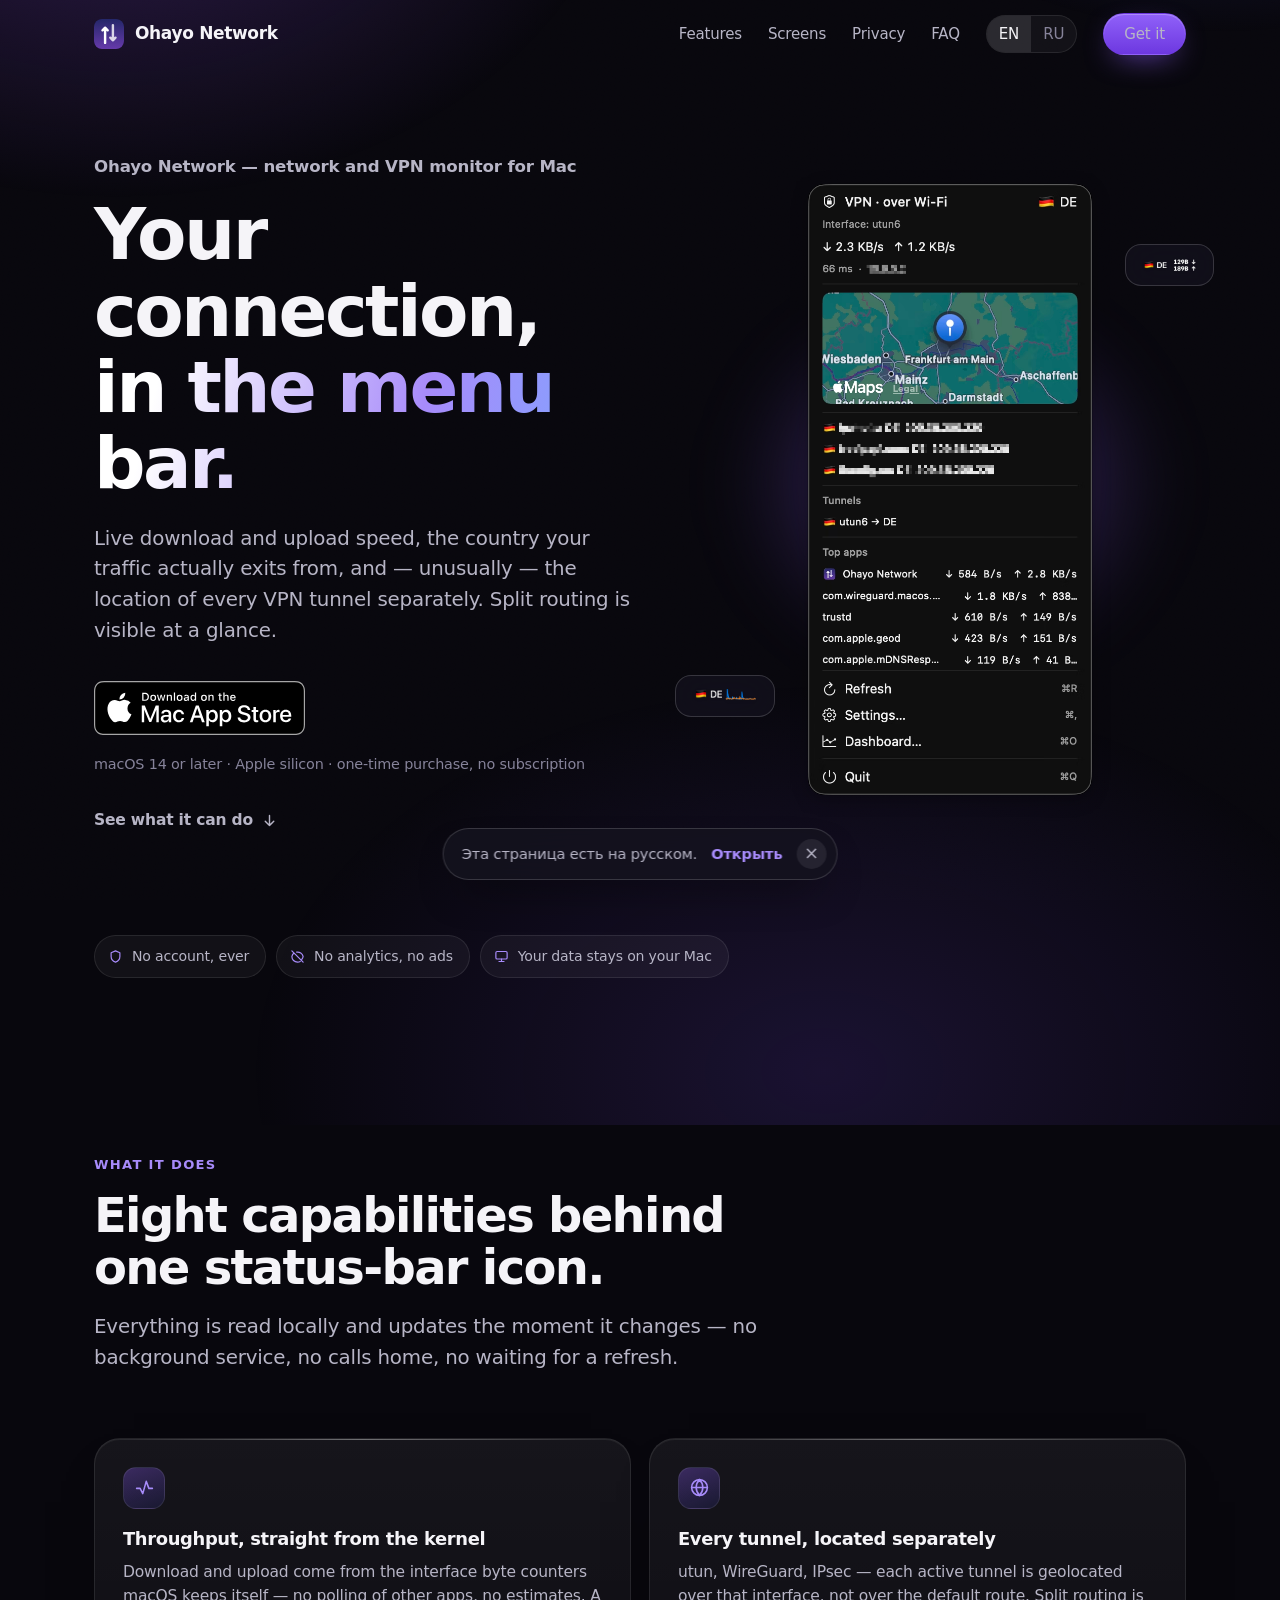
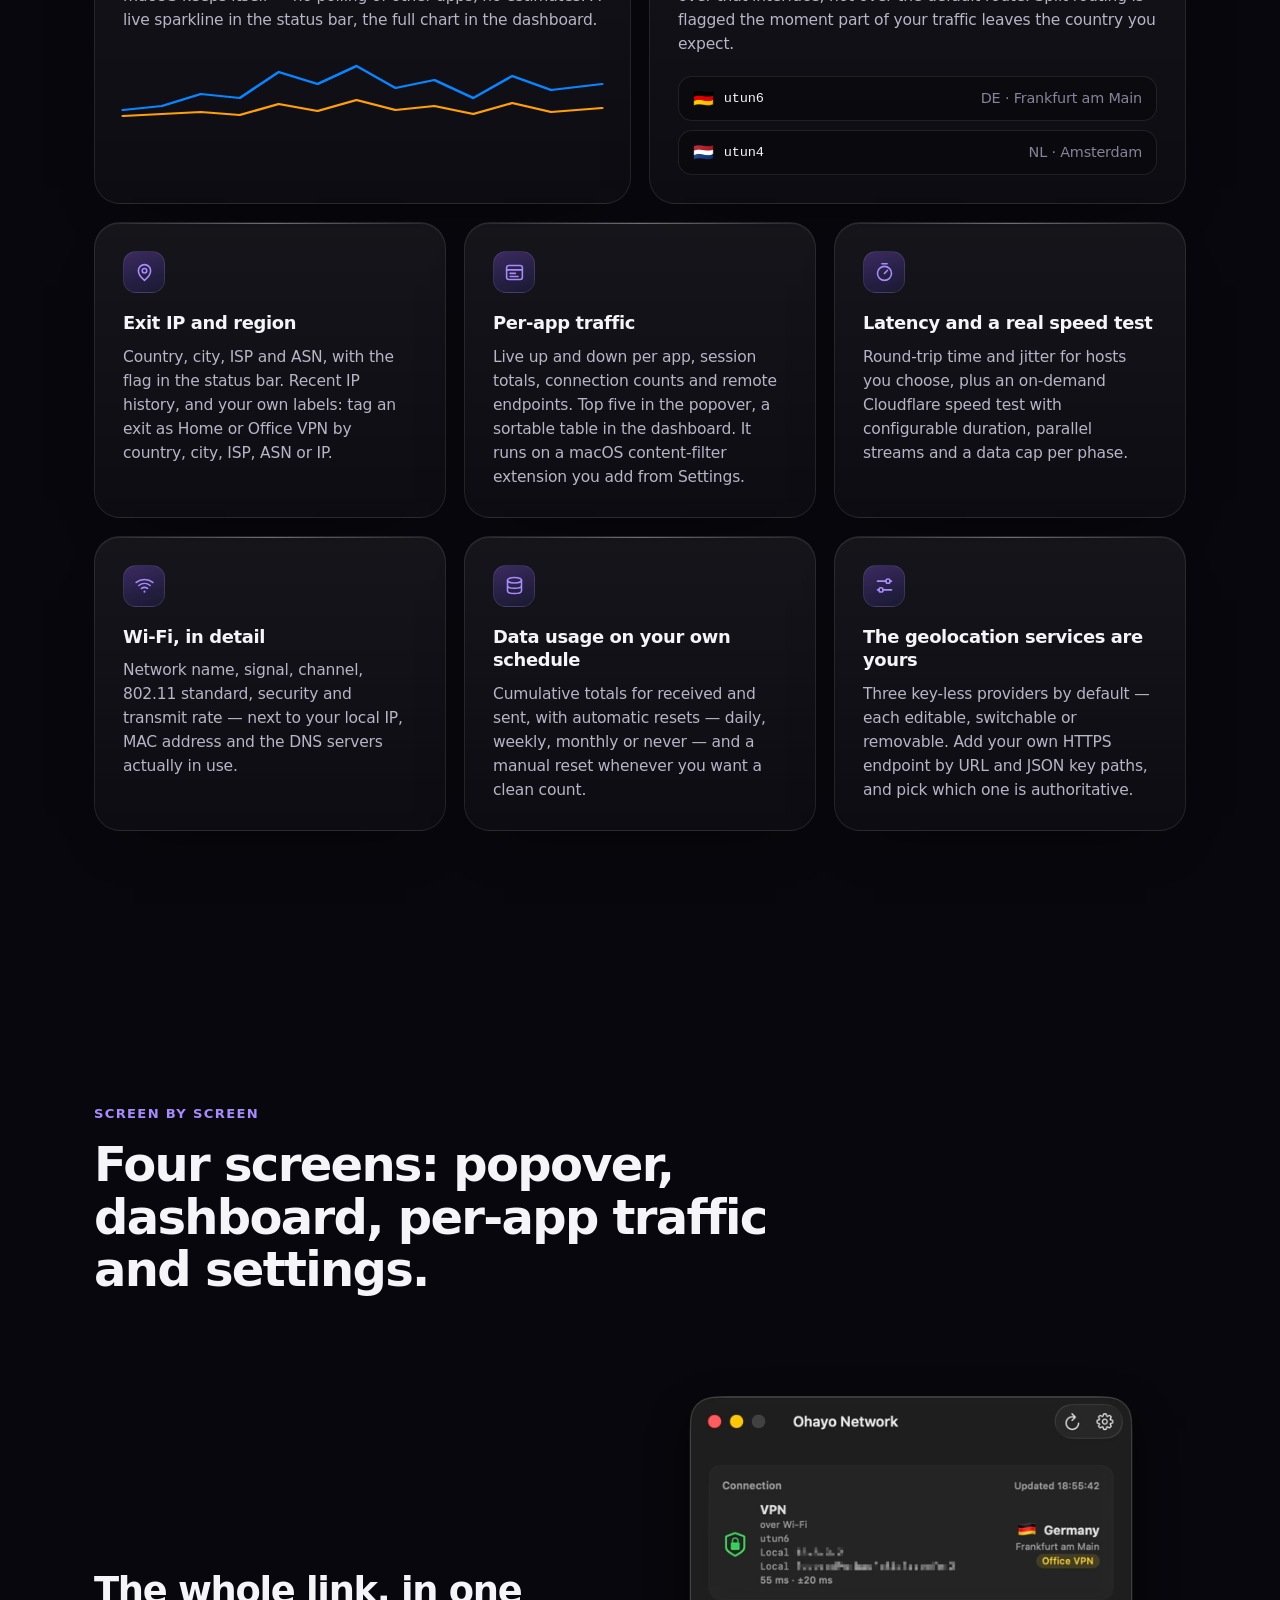
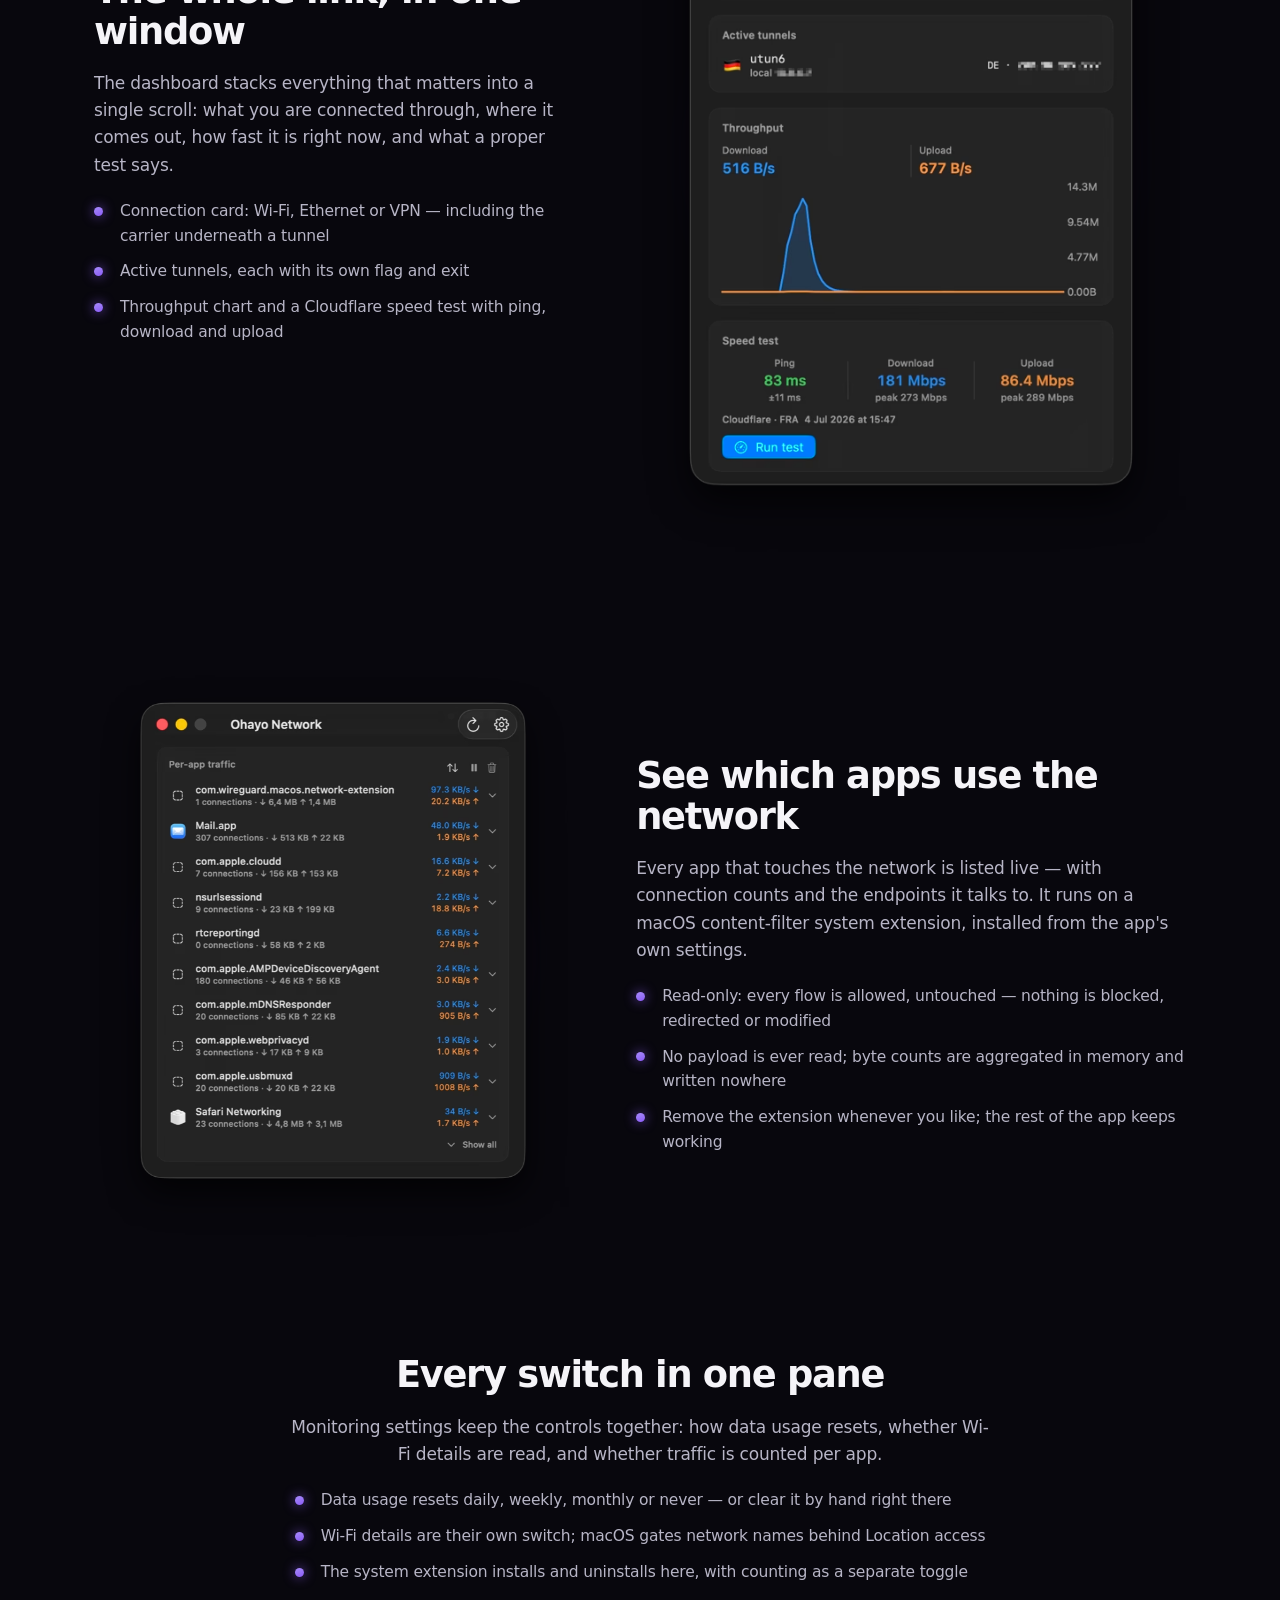
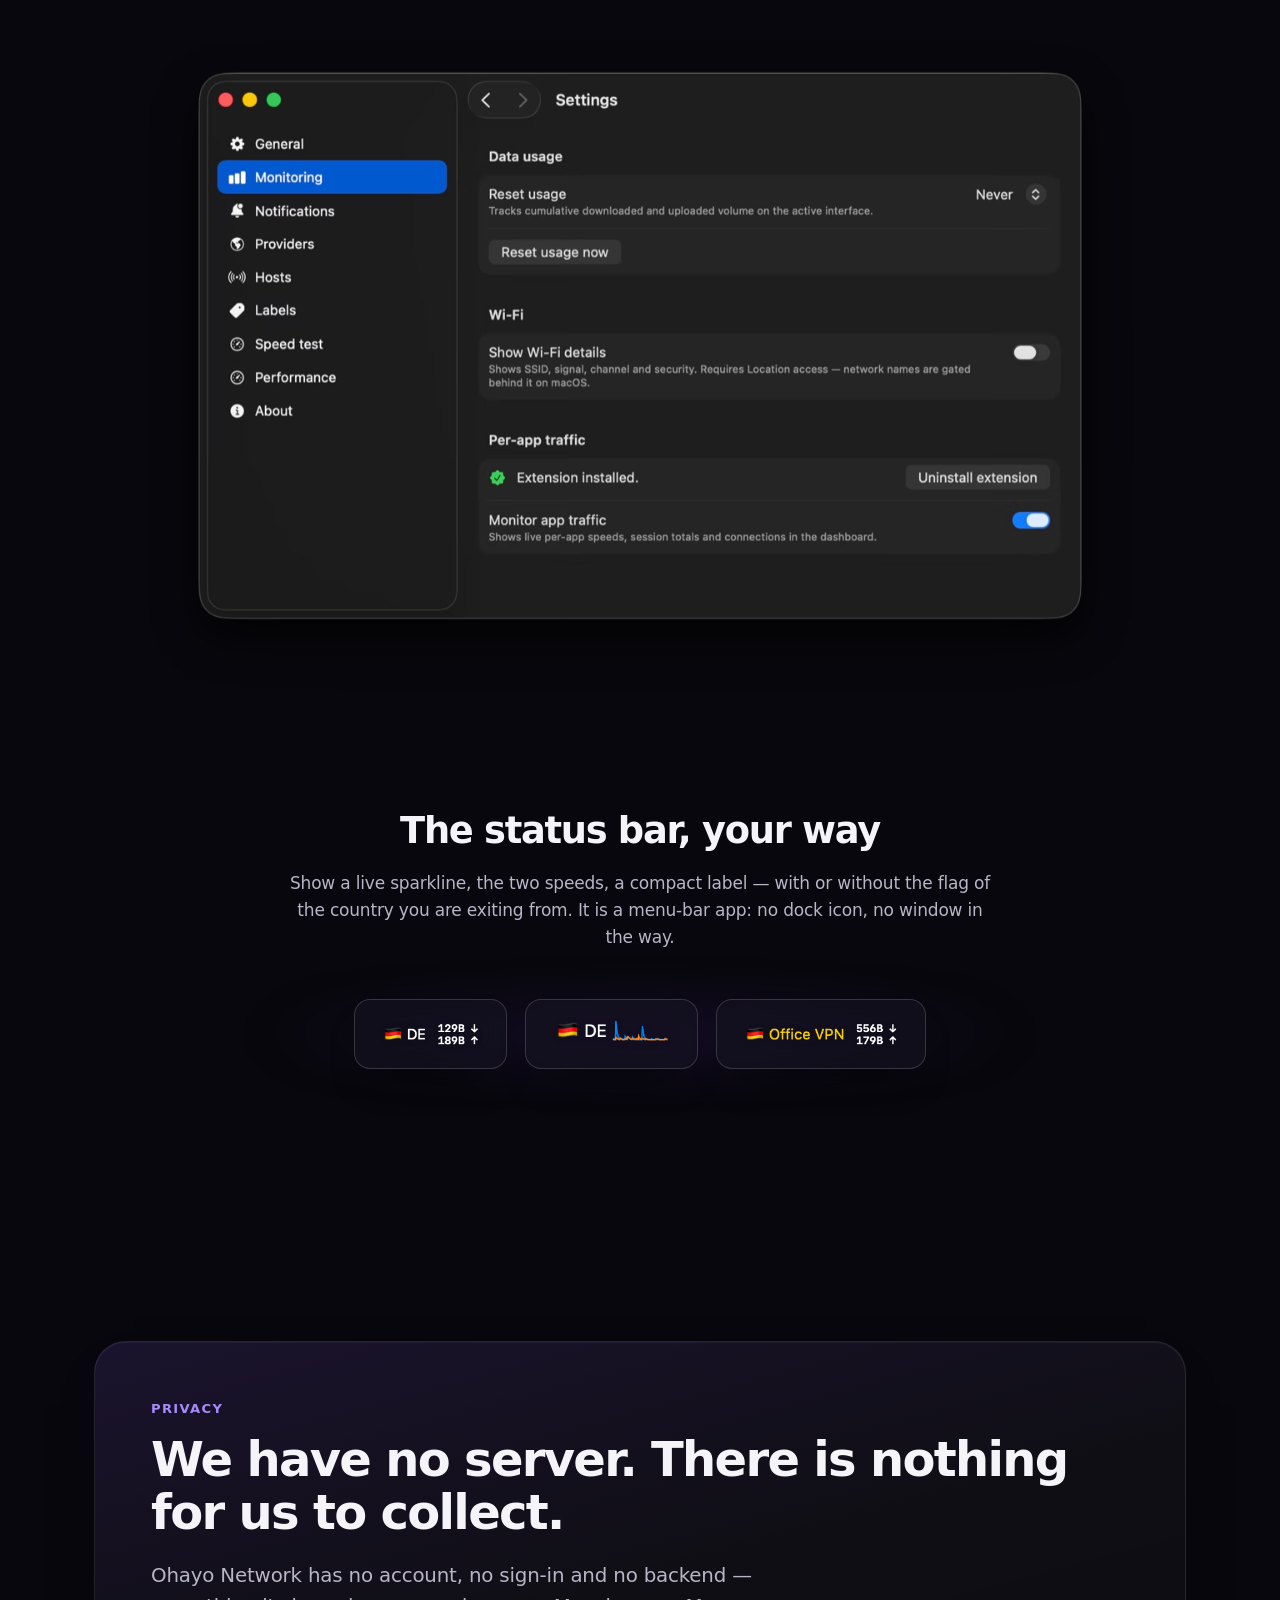
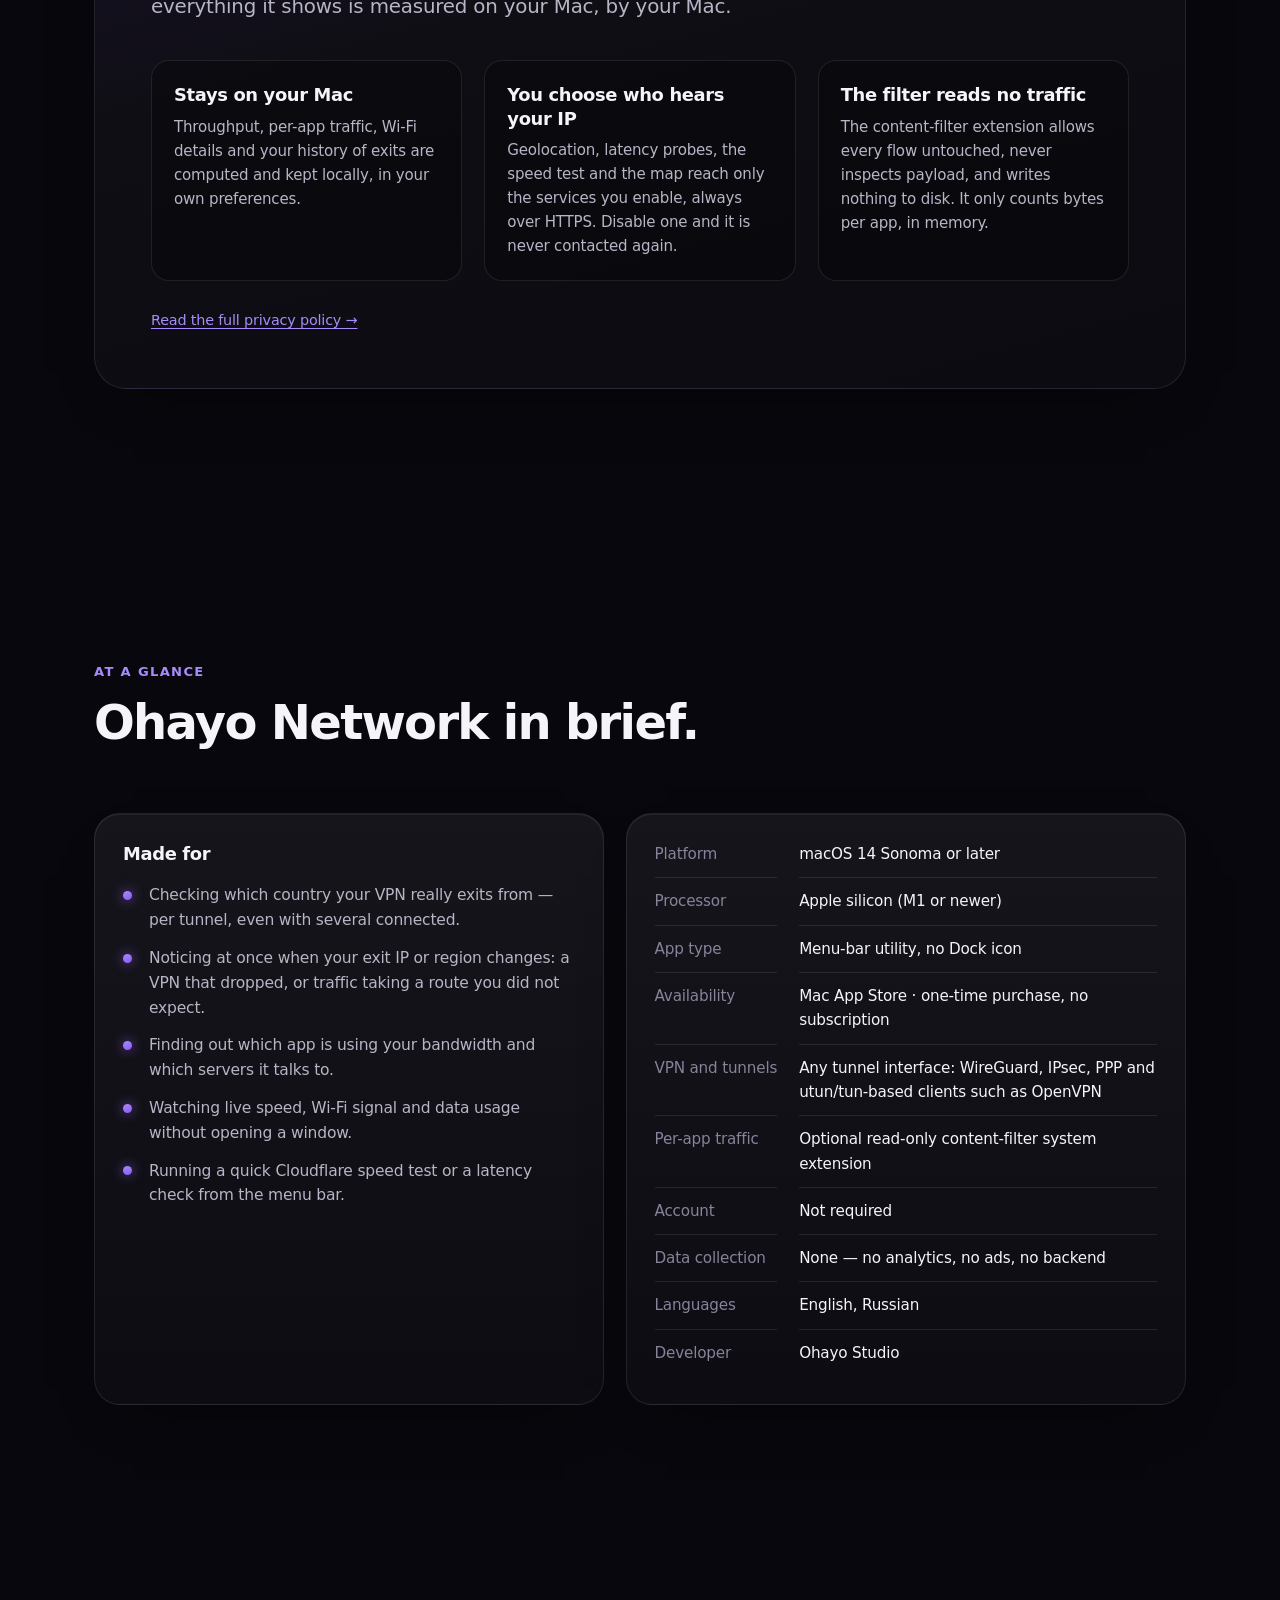
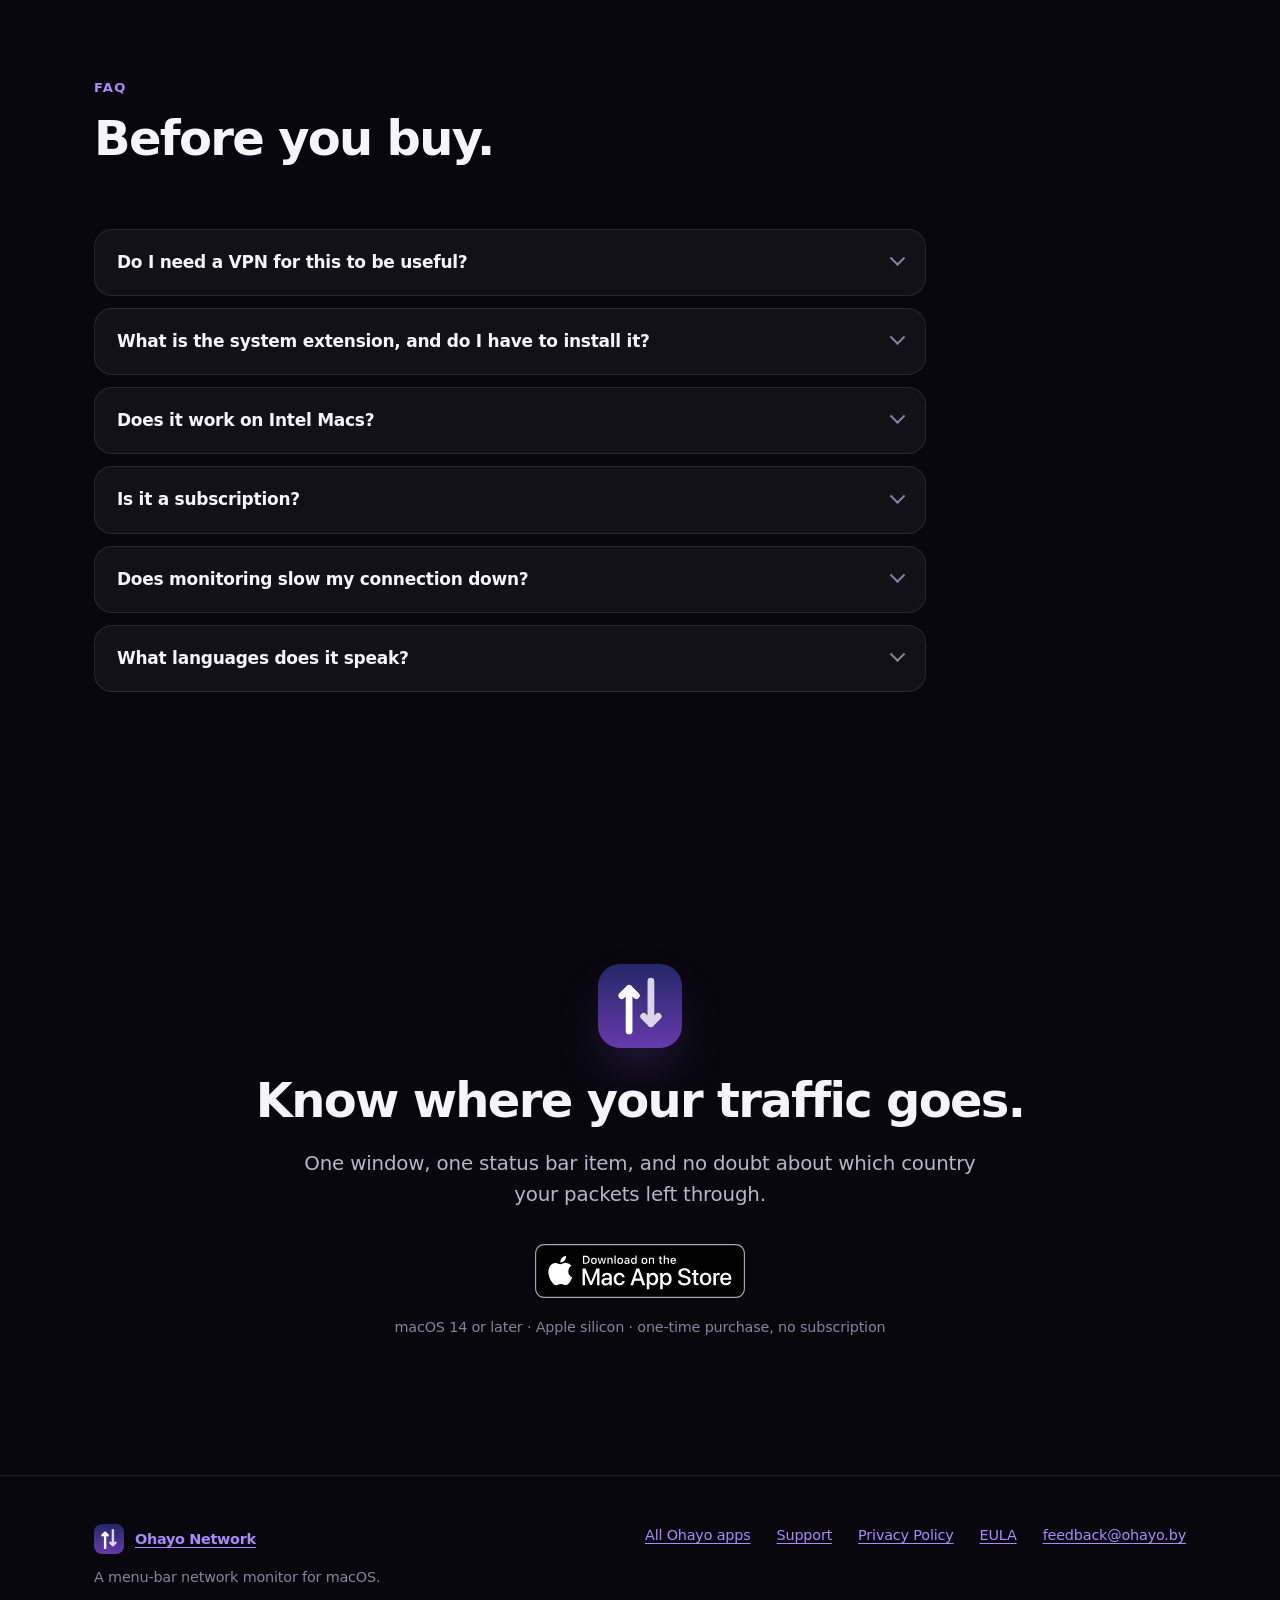
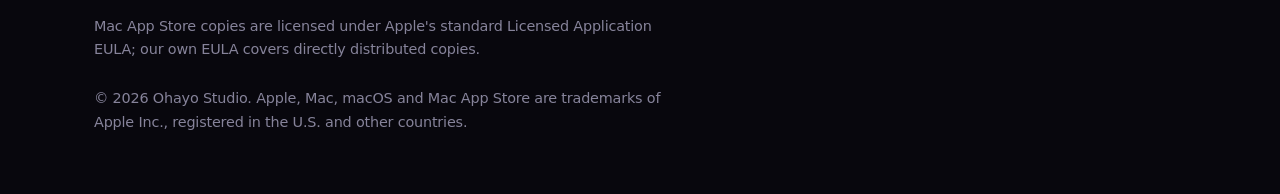
==== commit 57cfc9e1: "SEO and AI-agent readiness: clean URLs, JSON-LD, llms.txt, Markdown twins, AVIF" ====
--- a/ohayo-network/index.html
+++ b/ohayo-network/index.html
@@ -3,53 +3,204 @@
 <head>
 <meta charset="utf-8">
 <meta name="viewport" content="width=device-width, initial-scale=1, viewport-fit=cover">
-<title>Ohayo Network — network monitor for the macOS menu bar</title>
-<meta name="description" content="Live speed, your real exit IP and the location of every VPN tunnel — right in the macOS menu bar. Opt-in per-app traffic. No account, no analytics.">
+<title>Ohayo Network — network and VPN monitor for the Mac menu bar</title>
+<meta name="description" content="Live speed, your real exit IP and where each VPN tunnel exits — in the Mac menu bar. Per-app traffic, Wi-Fi details and a speed test. No account, no analytics.">
 <meta name="theme-color" content="#08070d">
 <link rel="canonical" href="https://apps.ohayo.by/ohayo-network">
 <link rel="alternate" hreflang="en" href="https://apps.ohayo.by/ohayo-network">
 <link rel="alternate" hreflang="ru" href="https://apps.ohayo.by/ohayo-network/ru">
 <link rel="alternate" hreflang="x-default" href="https://apps.ohayo.by/ohayo-network">
-<link rel="icon" href="/assets/ohayo-network/icon.svg" type="image/svg+xml">
-<link rel="apple-touch-icon" href="/assets/ohayo-network/apple-touch-icon.png">
+<link rel="alternate" type="text/markdown" href="/ohayo-network.md" title="Ohayo Network — network and VPN monitor for the Mac menu bar (Markdown)">
+<link rel="icon" href="/assets/ohayo-network/icon.svg?v=e9e6f6fa11" type="image/svg+xml">
+<link rel="apple-touch-icon" href="/assets/ohayo-network/apple-touch-icon.png?v=bd017d7579">
 <meta property="og:type" content="website">
 <meta property="og:site_name" content="Ohayo">
 <meta property="og:locale" content="en_US">
-<meta property="og:title" content="Ohayo Network — network monitor for the macOS menu bar">
-<meta property="og:description" content="Live speed, your real exit IP and the location of every VPN tunnel — right in the macOS menu bar. Opt-in per-app traffic. No account, no analytics.">
+<meta property="og:locale:alternate" content="ru_RU">
+<meta property="og:title" content="Ohayo Network — network and VPN monitor for the Mac menu bar">
+<meta property="og:description" content="Live speed, your real exit IP and where each VPN tunnel exits — in the Mac menu bar. Per-app traffic, Wi-Fi details and a speed test. No account, no analytics.">
 <meta property="og:url" content="https://apps.ohayo.by/ohayo-network">
 <meta property="og:image" content="https://apps.ohayo.by/assets/ohayo-network/og.png">
 <meta property="og:image:width" content="1200">
 <meta property="og:image:height" content="630">
 <meta property="og:image:alt" content="Ohayo Network running in the macOS menu bar">
 <meta name="twitter:card" content="summary_large_image">
-<link rel="stylesheet" href="/assets/site.css">
-<script src="/assets/head.js"></script>
-<script type="application/ld+json">
-{
+<link rel="stylesheet" href="/assets/site.css?v=21035404ca">
+<script src="/assets/head.js?v=bfcff36d0f"></script>
+<script type="application/ld+json">{
   "@context": "https://schema.org",
-  "@type": "SoftwareApplication",
-  "name": "Ohayo Network",
-  "applicationCategory": "UtilitiesApplication",
-  "operatingSystem": "macOS 14.0 or later, Apple silicon",
-  "inLanguage": ["en", "ru"],
-  "url": "https://apps.ohayo.by/ohayo-network",
-  "sameAs": "https://apps.apple.com/app/ohayo-network/id6787492543?mt=12",
-  "downloadUrl": "https://apps.apple.com/app/ohayo-network/id6787492543?mt=12",
-  "image": "https://apps.ohayo.by/assets/ohayo-network/og.png",
-  "description": "Live speed, your real exit IP and the location of every VPN tunnel — right in the macOS menu bar. Opt-in per-app traffic. No account, no analytics.",
-  "author": { "@type": "Organization", "name": "Ohayo", "url": "https://apps.ohayo.by/" }
-}
-</script>
+  "@graph": [
+    {
+      "@type": "Organization",
+      "@id": "https://apps.ohayo.by/#organization",
+      "name": "Ohayo Studio",
+      "alternateName": "Ohayo",
+      "url": "https://apps.ohayo.by/",
+      "logo": {
+        "@type": "ImageObject",
+        "url": "https://apps.ohayo.by/assets/apple-touch-icon.png",
+        "width": 180,
+        "height": 180
+      },
+      "email": "feedback@ohayo.by"
+    },
+    {
+      "@type": "WebSite",
+      "@id": "https://apps.ohayo.by/#website",
+      "url": "https://apps.ohayo.by/",
+      "name": "Ohayo",
+      "inLanguage": [
+        "en",
+        "ru"
+      ],
+      "publisher": {
+        "@id": "https://apps.ohayo.by/#organization"
+      }
+    },
+    {
+      "@type": "WebPage",
+      "@id": "https://apps.ohayo.by/ohayo-network#webpage",
+      "url": "https://apps.ohayo.by/ohayo-network",
+      "name": "Ohayo Network — network and VPN monitor for the Mac menu bar",
+      "description": "Live speed, your real exit IP and where each VPN tunnel exits — in the Mac menu bar. Per-app traffic, Wi-Fi details and a speed test. No account, no analytics.",
+      "inLanguage": "en",
+      "isPartOf": {
+        "@id": "https://apps.ohayo.by/#website"
+      },
+      "about": {
+        "@id": "https://apps.ohayo.by/ohayo-network#app"
+      },
+      "primaryImageOfPage": "https://apps.ohayo.by/assets/ohayo-network/og.png",
+      "breadcrumb": {
+        "@id": "https://apps.ohayo.by/ohayo-network#breadcrumb"
+      }
+    },
+    {
+      "@type": "BreadcrumbList",
+      "@id": "https://apps.ohayo.by/ohayo-network#breadcrumb",
+      "itemListElement": [
+        {
+          "@type": "ListItem",
+          "position": 1,
+          "name": "Ohayo apps",
+          "item": "https://apps.ohayo.by/"
+        },
+        {
+          "@type": "ListItem",
+          "position": 2,
+          "name": "Ohayo Network",
+          "item": "https://apps.ohayo.by/ohayo-network"
+        }
+      ]
+    },
+    {
+      "@type": "SoftwareApplication",
+      "@id": "https://apps.ohayo.by/ohayo-network#app",
+      "name": "Ohayo Network",
+      "description": "Live speed, your real exit IP and where each VPN tunnel exits — in the Mac menu bar. Per-app traffic, Wi-Fi details and a speed test. No account, no analytics.",
+      "applicationCategory": "UtilitiesApplication",
+      "applicationSubCategory": "Network monitor",
+      "operatingSystem": "macOS 14.0 or later",
+      "processorRequirements": "Apple silicon (arm64)",
+      "inLanguage": [
+        "en",
+        "ru"
+      ],
+      "url": "https://apps.ohayo.by/ohayo-network",
+      "installUrl": "https://apps.apple.com/app/ohayo-network/id6787492543?mt=12",
+      "sameAs": [
+        "https://apps.apple.com/app/ohayo-network/id6787492543?mt=12"
+      ],
+      "image": "https://apps.ohayo.by/assets/ohayo-network/og.png",
+      "screenshot": [
+        "https://apps.ohayo.by/assets/ohayo-network/en/popover.png",
+        "https://apps.ohayo.by/assets/ohayo-network/en/dashboard.png",
+        "https://apps.ohayo.by/assets/ohayo-network/en/per-app.png",
+        "https://apps.ohayo.by/assets/ohayo-network/en/settings.png"
+      ],
+      "featureList": [
+        "Throughput, straight from the kernel",
+        "Every tunnel, located separately",
+        "Exit IP and region",
+        "Per-app traffic",
+        "Latency and a real speed test",
+        "Wi-Fi, in detail",
+        "Data usage on your own schedule",
+        "The geolocation services are yours"
+      ],
+      "author": {
+        "@id": "https://apps.ohayo.by/#organization"
+      },
+      "publisher": {
+        "@id": "https://apps.ohayo.by/#organization"
+      }
+    },
+    {
+      "@type": "FAQPage",
+      "@id": "https://apps.ohayo.by/ohayo-network#faq",
+      "mainEntity": [
+        {
+          "@type": "Question",
+          "name": "Do I need a VPN for this to be useful?",
+          "acceptedAnswer": {
+            "@type": "Answer",
+            "text": "No. Without a tunnel you get live speed, your exit IP and region, latency, Wi-Fi details, data usage and the speed test. If you do use one, each active tunnel is geolocated separately — that is what sets it apart from most menu-bar monitors."
+          }
+        },
+        {
+          "@type": "Question",
+          "name": "What is the system extension, and do I have to install it?",
+          "acceptedAnswer": {
+            "@type": "Answer",
+            "text": "Per-app traffic is the only feature that needs it, and it is entirely optional — everything else works without it. It is a macOS content-filter extension: read-only, never blocking, never inspecting payload. You install it yourself, approve it in System Settings, and can uninstall it from the same panel at any time."
+          }
+        },
+        {
+          "@type": "Question",
+          "name": "Does it work on Intel Macs?",
+          "acceptedAnswer": {
+            "@type": "Answer",
+            "text": "No — Ohayo Network is built for Apple silicon and requires macOS 14 Sonoma or later. If you need an Intel build, write to feedback@ohayo.by."
+          }
+        },
+        {
+          "@type": "Question",
+          "name": "Is it a subscription?",
+          "acceptedAnswer": {
+            "@type": "Answer",
+            "text": "No. It is a one-time purchase on the Mac App Store, and updates to the version you bought arrive the usual way."
+          }
+        },
+        {
+          "@type": "Question",
+          "name": "Does monitoring slow my connection down?",
+          "acceptedAnswer": {
+            "@type": "Answer",
+            "text": "No. Speed is read from counters the kernel already maintains, once a second. The content filter allows every flow immediately and only asks the kernel for cumulative byte counts — your traffic never routes through user space."
+          }
+        },
+        {
+          "@type": "Question",
+          "name": "What languages does it speak?",
+          "acceptedAnswer": {
+            "@type": "Answer",
+            "text": "English and Russian, following your system language. If you need another language, write to feedback@ohayo.by."
+          }
+        }
+      ]
+    }
+  ]
+}</script>
 </head>
 <body>
 
 <a class="skip" href="#main">Skip to content</a>
+<aside class="lang-hint" lang="ru" aria-label="Язык" hidden><span>Эта страница есть на русском.</span><a href="/ohayo-network/ru" data-lang="ru">Открыть</a><button type="button" data-lang="en" aria-label="Закрыть">×</button></aside>
 
 <header class="site-header">
   <div class="wrap">
     <a class="brand" href="/">
-      <img src="/assets/ohayo-network/icon.svg" alt="" width="30" height="30">
+      <img src="/assets/ohayo-network/icon.svg?v=e9e6f6fa11" alt="" width="30" height="30">
       <span>Ohayo Network</span>
     </a>
     <nav class="nav-links" aria-label="Main">
@@ -71,20 +222,23 @@
   <section class="hero">
     <div class="wrap hero-grid">
       <div>
-        <h1><span>Your connection,</span><span class='grad'>in the menu bar.</span></h1>
+        <h1><span class="h1-eyebrow">Ohayo Network — network and VPN monitor for Mac</span><span>Your connection,</span><span class='grad'>in the menu bar.</span></h1>
         <p class="lead">Live download and upload speed, the country your traffic actually exits from, and — unusually — the location of every VPN tunnel separately. Split routing is visible at a glance.</p>
         <div class="cta-row">
           <a class="badge" href="https://apps.apple.com/app/ohayo-network/id6787492543?mt=12" target="_blank" rel="noopener" aria-label="Download Ohayo Network on the Mac App Store">
-            <img src="/assets/badge-mas-en-us.svg" alt="Download Ohayo Network on the Mac App Store" width="211" height="54">
+            <img src="/assets/badge-mas-en-us.svg?v=15111cd043" alt="Download Ohayo Network on the Mac App Store" width="211" height="54">
           </a>
         </div>
         <p class="cta-note">macOS 14 or later · Apple silicon · one-time purchase, no subscription</p>
         <p class="cta-more"><a class="arrow-link" href="#features">See what it can do<svg viewBox="0 0 24 24" fill="none" stroke="currentColor" stroke-width="2" stroke-linecap="round" stroke-linejoin="round" aria-hidden="true"><path d="M12 5v14M6 13l6 6 6-6"/></svg></a></p>
       </div>
       <div class="stage">
-        <img class="app-shot" src="/assets/ohayo-network/en/popover.png" alt="The Ohayo Network popover: connection, speed, map of the exit location, tunnels and top apps" width="652" height="1298" fetchpriority="high">
-        <span class="chip chip-1"><img src="/assets/ohayo-network/en/menubar-speed.png" alt="" width="190" height="66"></span>
-        <span class="chip chip-2"><img src="/assets/ohayo-network/en/menubar-sparkline.png" alt="" width="188" height="56"></span>
+        <picture>
+          <source srcset="/assets/ohayo-network/en/popover.avif?v=b4b7548724" type="image/avif">
+          <img class="app-shot" src="/assets/ohayo-network/en/popover.png?v=c00ade9b27" alt="The Ohayo Network popover: connection, speed, map of the exit location, tunnels and top apps" width="652" height="1298" fetchpriority="high">
+        </picture>
+        <span class="chip chip-1"><img src="/assets/ohayo-network/en/menubar-speed.png?v=b60ce654ca" alt="" width="190" height="66"></span>
+        <span class="chip chip-2"><img src="/assets/ohayo-network/en/menubar-sparkline.png?v=7824c6dac7" alt="" width="188" height="56"></span>
       </div>
     </div>
   </section>
@@ -177,47 +331,56 @@
       <div class="shots">
         <article class="shot reveal">
           <div class="shot-copy">
-            <h2>The whole link, in one window</h2>
+            <h3>The whole link, in one window</h3>
             <p>The dashboard stacks everything that matters into a single scroll: what you are connected through, where it comes out, how fast it is right now, and what a proper test says.</p>
             <ul><li>Connection card: Wi-Fi, Ethernet or VPN — including the carrier underneath a tunnel</li><li>Active tunnels, each with its own flag and exit</li><li>Throughput chart and a Cloudflare speed test with ping, download and upload</li></ul>
           </div>
           <div class="shot-media">
-            <img src="/assets/ohayo-network/en/dashboard.png" alt="The Ohayo Network dashboard: connection, active tunnels, throughput chart and speed test results" width="622" height="900" loading="lazy">
+            <picture>
+              <source srcset="/assets/ohayo-network/en/dashboard.avif?v=73760dbac6" type="image/avif">
+              <img src="/assets/ohayo-network/en/dashboard.png?v=27a8e728f1" alt="The Ohayo Network dashboard: connection, active tunnels, throughput chart and speed test results" width="622" height="900" loading="lazy">
+            </picture>
           </div>
         </article>
 
         <article class="shot reveal">
           <div class="shot-copy">
-            <h2>See which apps use the network</h2>
+            <h3>See which apps use the network</h3>
             <p>Every app that touches the network is listed live — with connection counts and the endpoints it talks to. It runs on a macOS content-filter system extension, installed from the app's own settings.</p>
             <ul><li>Read-only: every flow is allowed, untouched — nothing is blocked, redirected or modified</li><li>No payload is ever read; byte counts are aggregated in memory and written nowhere</li><li>Remove the extension whenever you like; the rest of the app keeps working</li></ul>
           </div>
           <div class="shot-media">
-            <img src="/assets/ohayo-network/en/per-app.png" alt="The per-app traffic table listing apps with live download and upload rates and session totals" width="756" height="900" loading="lazy">
+            <picture>
+              <source srcset="/assets/ohayo-network/en/per-app.avif?v=64d6388cff" type="image/avif">
+              <img src="/assets/ohayo-network/en/per-app.png?v=5e8dca0c62" alt="The per-app traffic table listing apps with live download and upload rates and session totals" width="756" height="900" loading="lazy">
+            </picture>
           </div>
         </article>
 
         <article class="shot stack reveal">
           <div class="shot-copy">
-            <h2>Every switch in one pane</h2>
+            <h3>Every switch in one pane</h3>
             <p>Monitoring settings keep the controls together: how data usage resets, whether Wi-Fi details are read, and whether traffic is counted per app.</p>
             <ul><li>Data usage resets daily, weekly, monthly or never — or clear it by hand right there</li><li>Wi-Fi details are their own switch; macOS gates network names behind Location access</li><li>The system extension installs and uninstalls here, with counting as a separate toggle</li></ul>
           </div>
           <div class="shot-media">
-            <img src="/assets/ohayo-network/en/settings.png" alt="The Monitoring settings pane with the system extension section and the per-app traffic toggle" width="1200" height="796" loading="lazy">
+            <picture>
+              <source srcset="/assets/ohayo-network/en/settings.avif?v=679f4235ae" type="image/avif">
+              <img src="/assets/ohayo-network/en/settings.png?v=05755e2bf5" alt="The Monitoring settings pane with the system extension section and the per-app traffic toggle" width="1200" height="796" loading="lazy">
+            </picture>
           </div>
         </article>
 
         <article class="shot stack reveal">
           <div class="shot-copy">
-            <h2>The status bar, your way</h2>
+            <h3>The status bar, your way</h3>
             <p>Show a live sparkline, the two speeds, a compact label — with or without the flag of the country you are exiting from. It is a menu-bar app: no dock icon, no window in the way.</p>
           </div>
           <div class="shot-media">
             <div class="menubar-row">
-              <span class="chip"><img src="/assets/ohayo-network/en/menubar-speed.png" alt="Menu-bar item showing download and upload speed" width="190" height="66" loading="lazy"></span>
-              <span class="chip"><img src="/assets/ohayo-network/en/menubar-sparkline.png" alt="Menu-bar item showing a live throughput sparkline" width="188" height="56" loading="lazy"></span>
-              <span class="chip"><img src="/assets/ohayo-network/en/menubar-label.png" alt="Menu-bar item showing a compact label with the exit country flag" width="284" height="66" loading="lazy"></span>
+              <span class="chip"><img src="/assets/ohayo-network/en/menubar-speed.png?v=b60ce654ca" alt="Menu-bar item showing download and upload speed" width="190" height="66" loading="lazy"></span>
+              <span class="chip"><img src="/assets/ohayo-network/en/menubar-sparkline.png?v=7824c6dac7" alt="Menu-bar item showing a live throughput sparkline" width="188" height="56" loading="lazy"></span>
+              <span class="chip"><img src="/assets/ohayo-network/en/menubar-label.png?v=ec462240d3" alt="Menu-bar item showing a compact label with the exit country flag" width="284" height="66" loading="lazy"></span>
             </div>
           </div>
         </article>
@@ -241,6 +404,22 @@
     </div>
   </section>
 
+  <section id="glance">
+    <div class="wrap">
+      <div class="section-head reveal">
+        <p class="kicker">At a glance</p>
+        <h2>Ohayo Network in brief.</h2>
+      </div>
+      <div class="glance reveal">
+        <div class="glance-uses">
+          <h3>Made for</h3>
+          <ul><li>Checking which country your VPN really exits from — per tunnel, even with several connected.</li><li>Noticing at once when your exit IP or region changes: a VPN that dropped, or traffic taking a route you did not expect.</li><li>Finding out which app is using your bandwidth and which servers it talks to.</li><li>Watching live speed, Wi-Fi signal and data usage without opening a window.</li><li>Running a quick Cloudflare speed test or a latency check from the menu bar.</li></ul>
+        </div>
+        <dl class="facts"><dt>Platform</dt><dd>macOS 14 Sonoma or later</dd><dt>Processor</dt><dd>Apple silicon (M1 or newer)</dd><dt>App type</dt><dd>Menu-bar utility, no Dock icon</dd><dt>Availability</dt><dd>Mac App Store · one-time purchase, no subscription</dd><dt>VPN and tunnels</dt><dd>Any tunnel interface: WireGuard, IPsec, PPP and utun/tun-based clients such as OpenVPN</dd><dt>Per-app traffic</dt><dd>Optional read-only content-filter system extension</dd><dt>Account</dt><dd>Not required</dd><dt>Data collection</dt><dd>None — no analytics, no ads, no backend</dd><dt>Languages</dt><dd>English, Russian</dd><dt>Developer</dt><dd>Ohayo Studio</dd></dl>
+      </div>
+    </div>
+  </section>
+
   <section id="faq">
     <div class="wrap">
       <div class="section-head reveal">
@@ -248,7 +427,7 @@
         <h2>Before you buy.</h2>
       </div>
       <div class="faq reveal">
-        <details><summary>Do I need a VPN for this to be useful?</summary><p>No. Without a tunnel you get live speed, your exit IP and region, latency, Wi-Fi details, data usage and the speed test. If you do use one, each active tunnel is geolocated separately — that is the part no other menu-bar monitor does.</p></details>
+        <details><summary>Do I need a VPN for this to be useful?</summary><p>No. Without a tunnel you get live speed, your exit IP and region, latency, Wi-Fi details, data usage and the speed test. If you do use one, each active tunnel is geolocated separately — that is what sets it apart from most menu-bar monitors.</p></details>
         <details><summary>What is the system extension, and do I have to install it?</summary><p>Per-app traffic is the only feature that needs it, and it is entirely optional — everything else works without it. It is a macOS content-filter extension: read-only, never blocking, never inspecting payload. You install it yourself, approve it in System Settings, and can uninstall it from the same panel at any time.</p></details>
         <details><summary>Does it work on Intel Macs?</summary><p>No — Ohayo Network is built for Apple silicon and requires macOS 14 Sonoma or later. If you need an Intel build, write to feedback@ohayo.by.</p></details>
         <details><summary>Is it a subscription?</summary><p>No. It is a one-time purchase on the Mac App Store, and updates to the version you bought arrive the usual way.</p></details>
@@ -260,12 +439,12 @@
 
   <section class="closer" id="get">
     <div class="wrap reveal">
-      <img class="mark" src="/assets/ohayo-network/icon.svg" alt="" width="84" height="84">
+      <img class="mark" src="/assets/ohayo-network/icon.svg?v=e9e6f6fa11" alt="" width="84" height="84">
       <h2>Know where your traffic goes.</h2>
       <p class="lead">One window, one status bar item, and no doubt about which country your packets left through.</p>
       <div class="cta-row">
         <a class="badge" href="https://apps.apple.com/app/ohayo-network/id6787492543?mt=12" target="_blank" rel="noopener" aria-label="Download Ohayo Network on the Mac App Store">
-          <img src="/assets/badge-mas-en-us.svg" alt="Download Ohayo Network on the Mac App Store" width="211" height="54" loading="lazy">
+          <img src="/assets/badge-mas-en-us.svg?v=15111cd043" alt="Download Ohayo Network on the Mac App Store" width="211" height="54" loading="lazy">
         </a>
       </div>
       <p class="cta-note">macOS 14 or later · Apple silicon · one-time purchase, no subscription</p>
@@ -278,7 +457,7 @@
   <div class="wrap">
     <div class="footer-grid">
       <div>
-        <a class="brand" href="/"><img src="/assets/ohayo-network/icon.svg" alt="" width="30" height="30"><span>Ohayo Network</span></a>
+        <a class="brand" href="/"><img src="/assets/ohayo-network/icon.svg?v=e9e6f6fa11" alt="" width="30" height="30"><span>Ohayo Network</span></a>
         <p style="margin:12px 0 0">A menu-bar network monitor for macOS.</p>
       </div>
       <nav aria-label="Footer">
@@ -294,6 +473,6 @@
   </div>
 </footer>
 
-<script src="/assets/site.js" defer></script>
+<script src="/assets/site.js?v=728873054f" defer></script>
 </body>
 </html>
--- a/assets/site.css
+++ b/assets/site.css
@@ -72,6 +72,8 @@
 
 img, svg { display: block; max-width: 100%; }
 img { height: auto; }
+/* <picture> only picks the AVIF source; layout rules target the img inside. */
+picture { display: contents; }
 
 a { color: inherit; text-decoration: none; }
 p a:not(.btn):not(.arrow-link), footer a:not(.btn) { color: var(--violet-2); text-decoration: underline; text-underline-offset: 3px; text-decoration-thickness: 1px; }
@@ -215,6 +217,12 @@
 .hero-grid { display: grid; grid-template-columns: minmax(0, 1.08fr) minmax(0, .92fr); gap: clamp(32px, 5vw, 72px); align-items: center; }
 
 .hero h1 span { display: block; }
+/* Names the product inside the h1 without competing with the headline. */
+.hero h1 .h1-eyebrow {
+  margin-bottom: 18px;
+  color: var(--fg-2); font-size: clamp(.95rem, 1.3vw, 1.08rem); font-weight: 600;
+  letter-spacing: -.01em; line-height: 1.4;
+}
 
 .stage { position: relative; display: flex; justify-content: center; }
 .stage::before {
@@ -360,7 +368,7 @@
 .shot { display: grid; grid-template-columns: minmax(0, 1fr) minmax(0, 1.15fr); gap: clamp(28px, 5vw, 72px); align-items: center; }
 .shot:nth-child(even) .shot-media { order: -1; }
 
-.shot-copy h2 { font-size: clamp(1.6rem, 2.9vw, 2.3rem); }
+.shot-copy h3 { font-size: clamp(1.6rem, 2.9vw, 2.3rem); letter-spacing: -.035em; line-height: 1.1; }
 .shot-copy p { margin: 18px 0 0; color: var(--fg-2); }
 .shot-copy ul { margin: 20px 0 0; padding: 0; list-style: none; display: grid; gap: 11px; }
 .shot-copy li { position: relative; padding-left: 26px; color: var(--fg-2); font-size: .97rem; }
@@ -410,6 +418,35 @@
 .panel-grid p { margin: 0; color: var(--fg-2); font-size: .94rem; }
 @media (max-width: 820px) { .panel-grid { grid-template-columns: 1fr; } }
 
+/* ---------- at a glance ---------- */
+
+.glance { display: grid; grid-template-columns: minmax(0, 1fr) minmax(0, 1.1fr); gap: 22px; }
+.glance > * { min-width: 0; }
+.glance-uses, .facts {
+  margin: 0; padding: 28px;
+  border: 1px solid var(--border); border-radius: var(--r-lg);
+  background: linear-gradient(180deg, rgba(255, 255, 255, .058), rgba(255, 255, 255, .022));
+  box-shadow: var(--shadow-card);
+}
+.glance-uses ul { margin: 18px 0 0; padding: 0; list-style: none; display: grid; gap: 13px; }
+.glance-uses li { position: relative; padding-left: 26px; color: var(--fg-2); font-size: .97rem; }
+.glance-uses li::before {
+  content: ""; position: absolute; left: 0; top: .5em;
+  width: 9px; height: 9px; border-radius: 50%;
+  background: linear-gradient(160deg, var(--violet-2), var(--violet));
+  box-shadow: 0 0 12px rgba(139, 92, 246, .8);
+}
+.facts { display: grid; grid-template-columns: max-content minmax(0, 1fr); gap: 0 22px; font-size: .95rem; }
+.facts dt, .facts dd { margin: 0; padding: 11px 0; border-top: 1px solid var(--border); }
+.facts dt:first-of-type, .facts dt:first-of-type + dd { border-top: 0; padding-top: 0; }
+.facts dt { color: var(--fg-3); font-weight: 500; }
+.facts dd { color: var(--fg); }
+@media (max-width: 820px) { .glance { grid-template-columns: 1fr; } }
+@media (max-width: 460px) {
+  .facts { grid-template-columns: 1fr; }
+  .facts dd { padding-top: 0; border-top: 0; }
+}
+
 /* ---------- faq ---------- */
 
 .faq { display: grid; gap: 12px; max-width: 52rem; }
@@ -475,6 +512,7 @@
 }
 .app-card:hover { border-color: var(--border-strong); transform: translateY(-3px); }
 .app-card .head { display: flex; align-items: center; gap: 16px; }
+.app-card h2 { font-size: 1.12rem; letter-spacing: -.02em; line-height: 1.3; }
 .app-card .head img { width: 60px; height: 60px; border-radius: 15px; }
 .app-card .meta { color: var(--fg-3); font-size: .86rem; }
 .app-card p { margin: 0; color: var(--fg-2); font-size: .97rem; }
@@ -486,3 +524,29 @@
   border: 1px dashed var(--border-strong); border-radius: var(--r-lg);
   color: var(--fg-3); text-align: center;
 }
+
+/* ---------- language hint ---------- */
+
+/* Offered, never forced: search engines and shared links always get the page they asked for. */
+.lang-hint {
+  position: fixed; z-index: 60; left: 50%; bottom: 20px; transform: translateX(-50%);
+  display: flex; align-items: center; gap: 14px;
+  width: max-content; max-width: calc(100vw - 32px);
+  padding: 10px 10px 10px 18px;
+  border: 1px solid var(--border-strong); border-radius: var(--r-pill);
+  background: rgba(20, 19, 30, .86);
+  -webkit-backdrop-filter: blur(20px) saturate(180%);
+  backdrop-filter: blur(20px) saturate(180%);
+  box-shadow: 0 20px 44px -20px rgba(0, 0, 0, .95);
+  color: var(--fg-2); font-size: .92rem;
+}
+.lang-hint a { color: var(--violet-2); font-weight: 600; }
+.lang-hint a:hover { color: #c4b5fd; }
+.lang-hint button {
+  display: grid; place-items: center; flex: none;
+  width: 30px; height: 30px; padding: 0;
+  border: 0; border-radius: 50%;
+  background: rgba(255, 255, 255, .08); color: var(--fg-2);
+  font: inherit; font-size: 1.1rem; line-height: 1; cursor: pointer;
+}
+.lang-hint button:hover { background: rgba(255, 255, 255, .16); color: var(--fg); }
